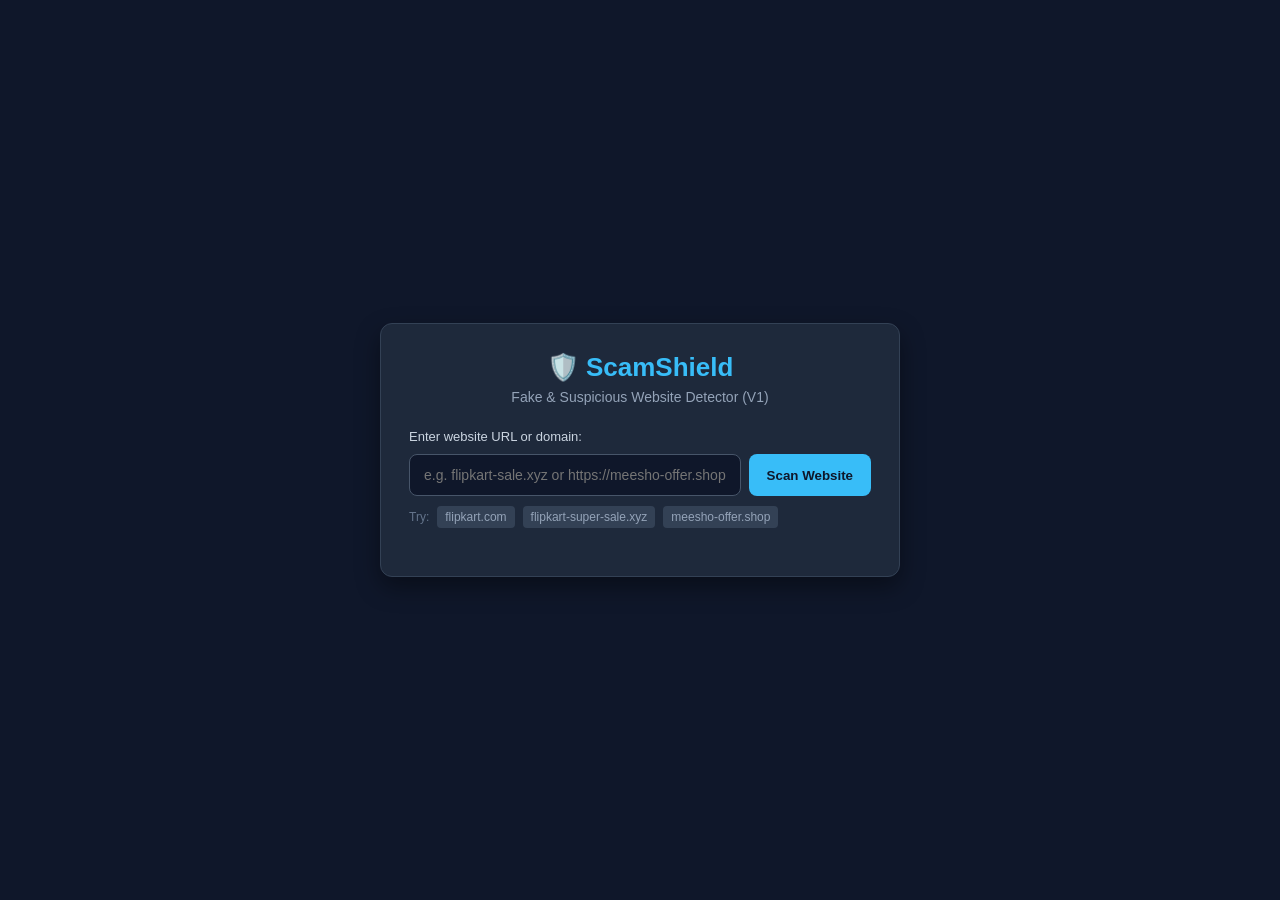
==== index.html @ d62130dd "Add files via upload" ====
<!DOCTYPE html>
<html lang="en">
<head>
  <meta charset="UTF-8" />
  <meta name="viewport" content="width=device-width, initial-scale=1.0" />
  <title>ScamShield — Web Scanner</title>
  <link rel="stylesheet" href="style.css" />
</head>
<body>
  <div class="container">
    <header>
      <h1>🛡️ ScamShield</h1>
      <p class="subtitle">Fake & Suspicious Website Detector (V1)</p>
    </header>

    <main>
      <div class="input-section">
        <label for="url-input">Enter website URL or domain:</label>
        <div class="input-group">
          <input 
            type="text" 
            id="url-input" 
            placeholder="e.g. flipkart-sale.xyz or https://meesho-offer.shop" 
            autocomplete="off"
          />
          <button id="scan-btn">Scan Website</button>
        </div>
        
        <div class="quick-examples">
          <span>Try:</span>
          <button class="chip" data-url="flipkart.com">flipkart.com</button>
          <button class="chip" data-url="flipkart-super-sale.xyz">flipkart-super-sale.xyz</button>
          <button class="chip" data-url="meesho-offer.shop">meesho-offer.shop</button>
        </div>
      </div>

      <div id="result-card" class="result-card hidden">
        <div class="domain-header">
          <span class="label">Analyzed Domain:</span>
          <h2 id="domain-display">-</h2>
        </div>

        <div id="risk-badge" class="risk-badge">
          <span id="risk-level">-</span>
        </div>

        <div class="score-container">
          <span class="score-label">Risk Score:</span>
          <span id="risk-score" class="score-value">0</span><span class="score-max">/100</span>
        </div>

        <div class="reasons-box">
          <h3>Detected Signals:</h3>
          <ul id="reasons-list"></ul>
        </div>
      </div>
    </main>
  </div>

  <script src="app.js"></script>
</body>
</html>
---- style.css ----
* {
  box-sizing: border-box;
  margin: 0;
  padding: 0;
  font-family: -apple-system, BlinkMacSystemFont, "Segoe UI", Roboto, sans-serif;
}

body {
  background-color: #0f172a;
  color: #f8fafc;
  min-height: 100vh;
  display: flex;
  justify-content: center;
  align-items: center;
  padding: 20px;
}

.container {
  width: 100%;
  max-width: 520px;
  background-color: #1e293b;
  border: 1px solid #334155;
  border-radius: 12px;
  padding: 28px;
  box-shadow: 0 10px 25px rgba(0, 0, 0, 0.4);
}

header {
  text-align: center;
  margin-bottom: 24px;
}

h1 {
  font-size: 26px;
  color: #38bdf8;
  margin-bottom: 6px;
}

.subtitle {
  font-size: 14px;
  color: #94a3b8;
}

.input-section {
  display: flex;
  flex-direction: column;
  gap: 10px;
  margin-bottom: 20px;
}

label {
  font-size: 13px;
  color: #cbd5e1;
  font-weight: 500;
}

.input-group {
  display: flex;
  gap: 8px;
}

input[type="text"] {
  flex: 1;
  background-color: #0f172a;
  border: 1px solid #475569;
  color: #f8fafc;
  padding: 12px 14px;
  border-radius: 8px;
  font-size: 14px;
  outline: none;
}

input[type="text"]:focus {
  border-color: #38bdf8;
}

button#scan-btn {
  background-color: #38bdf8;
  color: #0f172a;
  border: none;
  font-weight: 600;
  padding: 12px 18px;
  border-radius: 8px;
  cursor: pointer;
  transition: opacity 0.2s;
}

button#scan-btn:hover {
  opacity: 0.9;
}

.quick-examples {
  display: flex;
  align-items: center;
  gap: 8px;
  flex-wrap: wrap;
  font-size: 12px;
  color: #64748b;
}

.chip {
  background: #334155;
  color: #94a3b8;
  border: none;
  padding: 4px 8px;
  border-radius: 4px;
  cursor: pointer;
  font-size: 12px;
}

.chip:hover {
  background: #475569;
  color: #f8fafc;
}

.result-card {
  margin-top: 15px;
  background-color: #0f172a;
  border: 1px solid #334155;
  border-radius: 10px;
  padding: 20px;
}

.hidden {
  display: none;
}

.label {
  font-size: 11px;
  text-transform: uppercase;
  letter-spacing: 0.5px;
  color: #64748b;
}

#domain-display {
  font-size: 18px;
  color: #38bdf8;
  word-break: break-all;
  margin-top: 4px;
}

.risk-badge {
  text-align: center;
  padding: 10px;
  border-radius: 6px;
  font-weight: bold;
  font-size: 16px;
  margin: 16px 0;
}

.risk-low { background-color: #15803d; color: #f0fdf4; }
.risk-med { background-color: #a16207; color: #fefce8; }
.risk-high { background-color: #b91c1c; color: #fef2f2; }

.score-container {
  text-align: center;
  margin-bottom: 16px;
  font-size: 15px;
}

.score-value {
  font-size: 22px;
  font-weight: bold;
}

.score-max {
  color: #64748b;
  font-size: 14px;
}

.reasons-box h3 {
  font-size: 13px;
  text-transform: uppercase;
  color: #94a3b8;
  margin-bottom: 8px;
}

ul {
  padding-left: 20px;
  font-size: 14px;
  color: #cbd5e1;
}

li {
  margin-bottom: 6px;
}
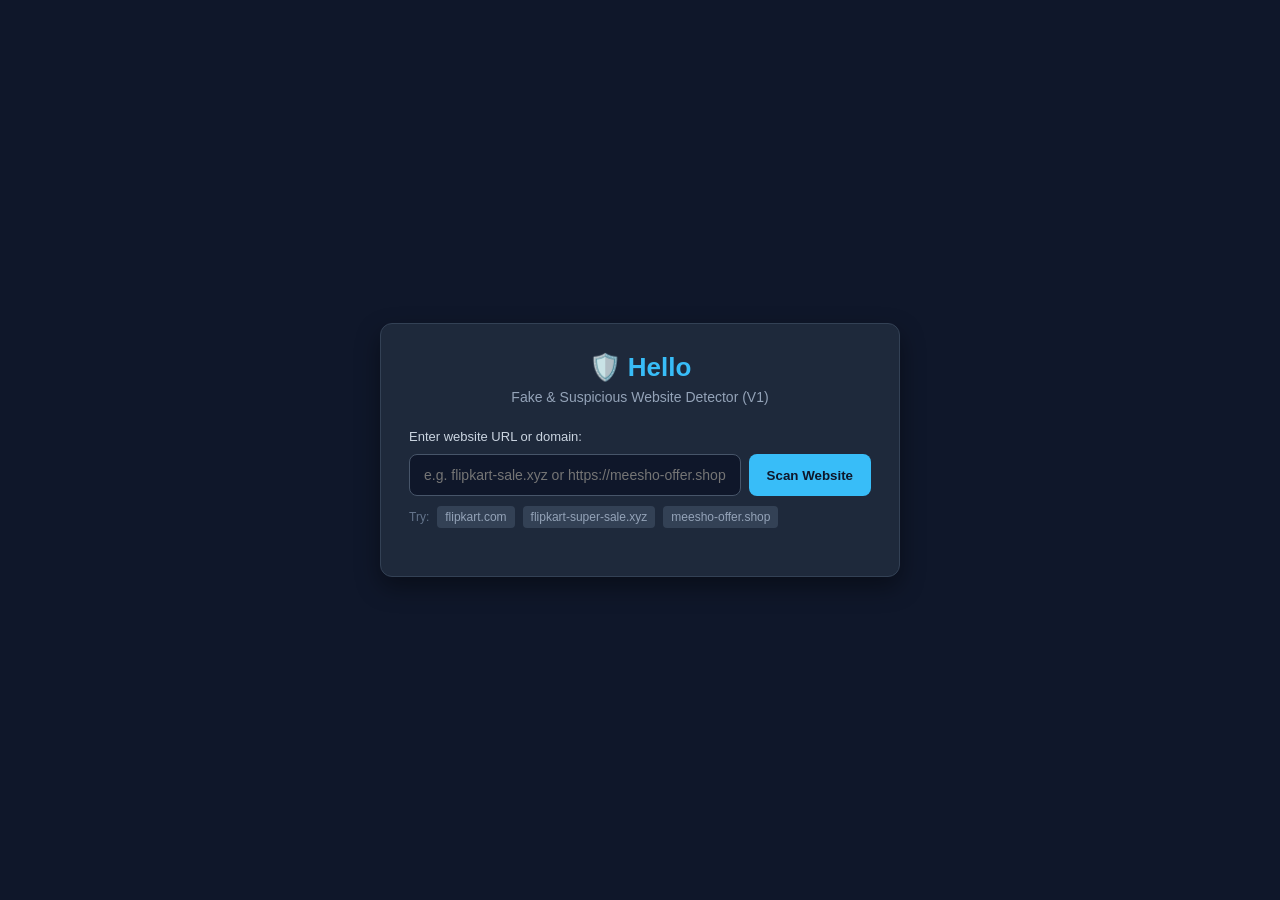
==== commit 99eb5369: "test1" ====
--- a/index.html
+++ b/index.html
@@ -1,62 +1,62 @@
-<!DOCTYPE html>
-<html lang="en">
-<head>
-  <meta charset="UTF-8" />
-  <meta name="viewport" content="width=device-width, initial-scale=1.0" />
-  <title>ScamShield — Web Scanner</title>
-  <link rel="stylesheet" href="style.css" />
-</head>
-<body>
-  <div class="container">
-    <header>
-      <h1>🛡️ ScamShield</h1>
-      <p class="subtitle">Fake & Suspicious Website Detector (V1)</p>
-    </header>
-
-    <main>
-      <div class="input-section">
-        <label for="url-input">Enter website URL or domain:</label>
-        <div class="input-group">
-          <input 
-            type="text" 
-            id="url-input" 
-            placeholder="e.g. flipkart-sale.xyz or https://meesho-offer.shop" 
-            autocomplete="off"
-          />
-          <button id="scan-btn">Scan Website</button>
-        </div>
-        
-        <div class="quick-examples">
-          <span>Try:</span>
-          <button class="chip" data-url="flipkart.com">flipkart.com</button>
-          <button class="chip" data-url="flipkart-super-sale.xyz">flipkart-super-sale.xyz</button>
-          <button class="chip" data-url="meesho-offer.shop">meesho-offer.shop</button>
-        </div>
-      </div>
-
-      <div id="result-card" class="result-card hidden">
-        <div class="domain-header">
-          <span class="label">Analyzed Domain:</span>
-          <h2 id="domain-display">-</h2>
-        </div>
-
-        <div id="risk-badge" class="risk-badge">
-          <span id="risk-level">-</span>
-        </div>
-
-        <div class="score-container">
-          <span class="score-label">Risk Score:</span>
-          <span id="risk-score" class="score-value">0</span><span class="score-max">/100</span>
-        </div>
-
-        <div class="reasons-box">
-          <h3>Detected Signals:</h3>
-          <ul id="reasons-list"></ul>
-        </div>
-      </div>
-    </main>
-  </div>
-
-  <script src="app.js"></script>
-</body>
+<!DOCTYPE html>
+<html lang="en">
+<head>
+  <meta charset="UTF-8" />
+  <meta name="viewport" content="width=device-width, initial-scale=1.0" />
+  <title>ScamShield — Web Scanner</title>
+  <link rel="stylesheet" href="style.css" />
+</head>
+<body>
+  <div class="container">
+    <header>
+      <h1>🛡️ Hello </h1>
+      <p class="subtitle">Fake & Suspicious Website Detector (V1)</p>
+    </header>
+
+    <main>
+      <div class="input-section">
+        <label for="url-input">Enter website URL or domain:</label>
+        <div class="input-group">
+          <input 
+            type="text" 
+            id="url-input" 
+            placeholder="e.g. flipkart-sale.xyz or https://meesho-offer.shop" 
+            autocomplete="off"
+          />
+          <button id="scan-btn">Scan Website</button>
+        </div>
+        
+        <div class="quick-examples">
+          <span>Try:</span>
+          <button class="chip" data-url="flipkart.com">flipkart.com</button>
+          <button class="chip" data-url="flipkart-super-sale.xyz">flipkart-super-sale.xyz</button>
+          <button class="chip" data-url="meesho-offer.shop">meesho-offer.shop</button>
+        </div>
+      </div>
+
+      <div id="result-card" class="result-card hidden">
+        <div class="domain-header">
+          <span class="label">Analyzed Domain:</span>
+          <h2 id="domain-display">-</h2>
+        </div>
+
+        <div id="risk-badge" class="risk-badge">
+          <span id="risk-level">-</span>
+        </div>
+
+        <div class="score-container">
+          <span class="score-label">Risk Score:</span>
+          <span id="risk-score" class="score-value">0</span><span class="score-max">/100</span>
+        </div>
+
+        <div class="reasons-box">
+          <h3>Detected Signals:</h3>
+          <ul id="reasons-list"></ul>
+        </div>
+      </div>
+    </main>
+  </div>
+
+  <script src="app.js"></script>
+</body>
 </html>
--- a/style.css
+++ b/style.css
@@ -1,186 +1,186 @@
-* {
-  box-sizing: border-box;
-  margin: 0;
-  padding: 0;
-  font-family: -apple-system, BlinkMacSystemFont, "Segoe UI", Roboto, sans-serif;
-}
-
-body {
-  background-color: #0f172a;
-  color: #f8fafc;
-  min-height: 100vh;
-  display: flex;
-  justify-content: center;
-  align-items: center;
-  padding: 20px;
-}
-
-.container {
-  width: 100%;
-  max-width: 520px;
-  background-color: #1e293b;
-  border: 1px solid #334155;
-  border-radius: 12px;
-  padding: 28px;
-  box-shadow: 0 10px 25px rgba(0, 0, 0, 0.4);
-}
-
-header {
-  text-align: center;
-  margin-bottom: 24px;
-}
-
-h1 {
-  font-size: 26px;
-  color: #38bdf8;
-  margin-bottom: 6px;
-}
-
-.subtitle {
-  font-size: 14px;
-  color: #94a3b8;
-}
-
-.input-section {
-  display: flex;
-  flex-direction: column;
-  gap: 10px;
-  margin-bottom: 20px;
-}
-
-label {
-  font-size: 13px;
-  color: #cbd5e1;
-  font-weight: 500;
-}
-
-.input-group {
-  display: flex;
-  gap: 8px;
-}
-
-input[type="text"] {
-  flex: 1;
-  background-color: #0f172a;
-  border: 1px solid #475569;
-  color: #f8fafc;
-  padding: 12px 14px;
-  border-radius: 8px;
-  font-size: 14px;
-  outline: none;
-}
-
-input[type="text"]:focus {
-  border-color: #38bdf8;
-}
-
-button#scan-btn {
-  background-color: #38bdf8;
-  color: #0f172a;
-  border: none;
-  font-weight: 600;
-  padding: 12px 18px;
-  border-radius: 8px;
-  cursor: pointer;
-  transition: opacity 0.2s;
-}
-
-button#scan-btn:hover {
-  opacity: 0.9;
-}
-
-.quick-examples {
-  display: flex;
-  align-items: center;
-  gap: 8px;
-  flex-wrap: wrap;
-  font-size: 12px;
-  color: #64748b;
-}
-
-.chip {
-  background: #334155;
-  color: #94a3b8;
-  border: none;
-  padding: 4px 8px;
-  border-radius: 4px;
-  cursor: pointer;
-  font-size: 12px;
-}
-
-.chip:hover {
-  background: #475569;
-  color: #f8fafc;
-}
-
-.result-card {
-  margin-top: 15px;
-  background-color: #0f172a;
-  border: 1px solid #334155;
-  border-radius: 10px;
-  padding: 20px;
-}
-
-.hidden {
-  display: none;
-}
-
-.label {
-  font-size: 11px;
-  text-transform: uppercase;
-  letter-spacing: 0.5px;
-  color: #64748b;
-}
-
-#domain-display {
-  font-size: 18px;
-  color: #38bdf8;
-  word-break: break-all;
-  margin-top: 4px;
-}
-
-.risk-badge {
-  text-align: center;
-  padding: 10px;
-  border-radius: 6px;
-  font-weight: bold;
-  font-size: 16px;
-  margin: 16px 0;
-}
-
-.risk-low { background-color: #15803d; color: #f0fdf4; }
-.risk-med { background-color: #a16207; color: #fefce8; }
-.risk-high { background-color: #b91c1c; color: #fef2f2; }
-
-.score-container {
-  text-align: center;
-  margin-bottom: 16px;
-  font-size: 15px;
-}
-
-.score-value {
-  font-size: 22px;
-  font-weight: bold;
-}
-
-.score-max {
-  color: #64748b;
-  font-size: 14px;
-}
-
-.reasons-box h3 {
-  font-size: 13px;
-  text-transform: uppercase;
-  color: #94a3b8;
-  margin-bottom: 8px;
-}
-
-ul {
-  padding-left: 20px;
-  font-size: 14px;
-  color: #cbd5e1;
-}
-
-li {
-  margin-bottom: 6px;
+* {
+  box-sizing: border-box;
+  margin: 0;
+  padding: 0;
+  font-family: -apple-system, BlinkMacSystemFont, "Segoe UI", Roboto, sans-serif;
+}
+
+body {
+  background-color: #0f172a;
+  color: #f8fafc;
+  min-height: 100vh;
+  display: flex;
+  justify-content: center;
+  align-items: center;
+  padding: 20px;
+}
+
+.container {
+  width: 100%;
+  max-width: 520px;
+  background-color: #1e293b;
+  border: 1px solid #334155;
+  border-radius: 12px;
+  padding: 28px;
+  box-shadow: 0 10px 25px rgba(0, 0, 0, 0.4);
+}
+
+header {
+  text-align: center;
+  margin-bottom: 24px;
+}
+
+h1 {
+  font-size: 26px;
+  color: #38bdf8;
+  margin-bottom: 6px;
+}
+
+.subtitle {
+  font-size: 14px;
+  color: #94a3b8;
+}
+
+.input-section {
+  display: flex;
+  flex-direction: column;
+  gap: 10px;
+  margin-bottom: 20px;
+}
+
+label {
+  font-size: 13px;
+  color: #cbd5e1;
+  font-weight: 500;
+}
+
+.input-group {
+  display: flex;
+  gap: 8px;
+}
+
+input[type="text"] {
+  flex: 1;
+  background-color: #0f172a;
+  border: 1px solid #475569;
+  color: #f8fafc;
+  padding: 12px 14px;
+  border-radius: 8px;
+  font-size: 14px;
+  outline: none;
+}
+
+input[type="text"]:focus {
+  border-color: #38bdf8;
+}
+
+button#scan-btn {
+  background-color: #38bdf8;
+  color: #0f172a;
+  border: none;
+  font-weight: 600;
+  padding: 12px 18px;
+  border-radius: 8px;
+  cursor: pointer;
+  transition: opacity 0.2s;
+}
+
+button#scan-btn:hover {
+  opacity: 0.9;
+}
+
+.quick-examples {
+  display: flex;
+  align-items: center;
+  gap: 8px;
+  flex-wrap: wrap;
+  font-size: 12px;
+  color: #64748b;
+}
+
+.chip {
+  background: #334155;
+  color: #94a3b8;
+  border: none;
+  padding: 4px 8px;
+  border-radius: 4px;
+  cursor: pointer;
+  font-size: 12px;
+}
+
+.chip:hover {
+  background: #475569;
+  color: #f8fafc;
+}
+
+.result-card {
+  margin-top: 15px;
+  background-color: #0f172a;
+  border: 1px solid #334155;
+  border-radius: 10px;
+  padding: 20px;
+}
+
+.hidden {
+  display: none;
+}
+
+.label {
+  font-size: 11px;
+  text-transform: uppercase;
+  letter-spacing: 0.5px;
+  color: #64748b;
+}
+
+#domain-display {
+  font-size: 18px;
+  color: #38bdf8;
+  word-break: break-all;
+  margin-top: 4px;
+}
+
+.risk-badge {
+  text-align: center;
+  padding: 10px;
+  border-radius: 6px;
+  font-weight: bold;
+  font-size: 16px;
+  margin: 16px 0;
+}
+
+.risk-low { background-color: #15803d; color: #f0fdf4; }
+.risk-med { background-color: #a16207; color: #fefce8; }
+.risk-high { background-color: #b91c1c; color: #fef2f2; }
+
+.score-container {
+  text-align: center;
+  margin-bottom: 16px;
+  font-size: 15px;
+}
+
+.score-value {
+  font-size: 22px;
+  font-weight: bold;
+}
+
+.score-max {
+  color: #64748b;
+  font-size: 14px;
+}
+
+.reasons-box h3 {
+  font-size: 13px;
+  text-transform: uppercase;
+  color: #94a3b8;
+  margin-bottom: 8px;
+}
+
+ul {
+  padding-left: 20px;
+  font-size: 14px;
+  color: #cbd5e1;
+}
+
+li {
+  margin-bottom: 6px;
 }
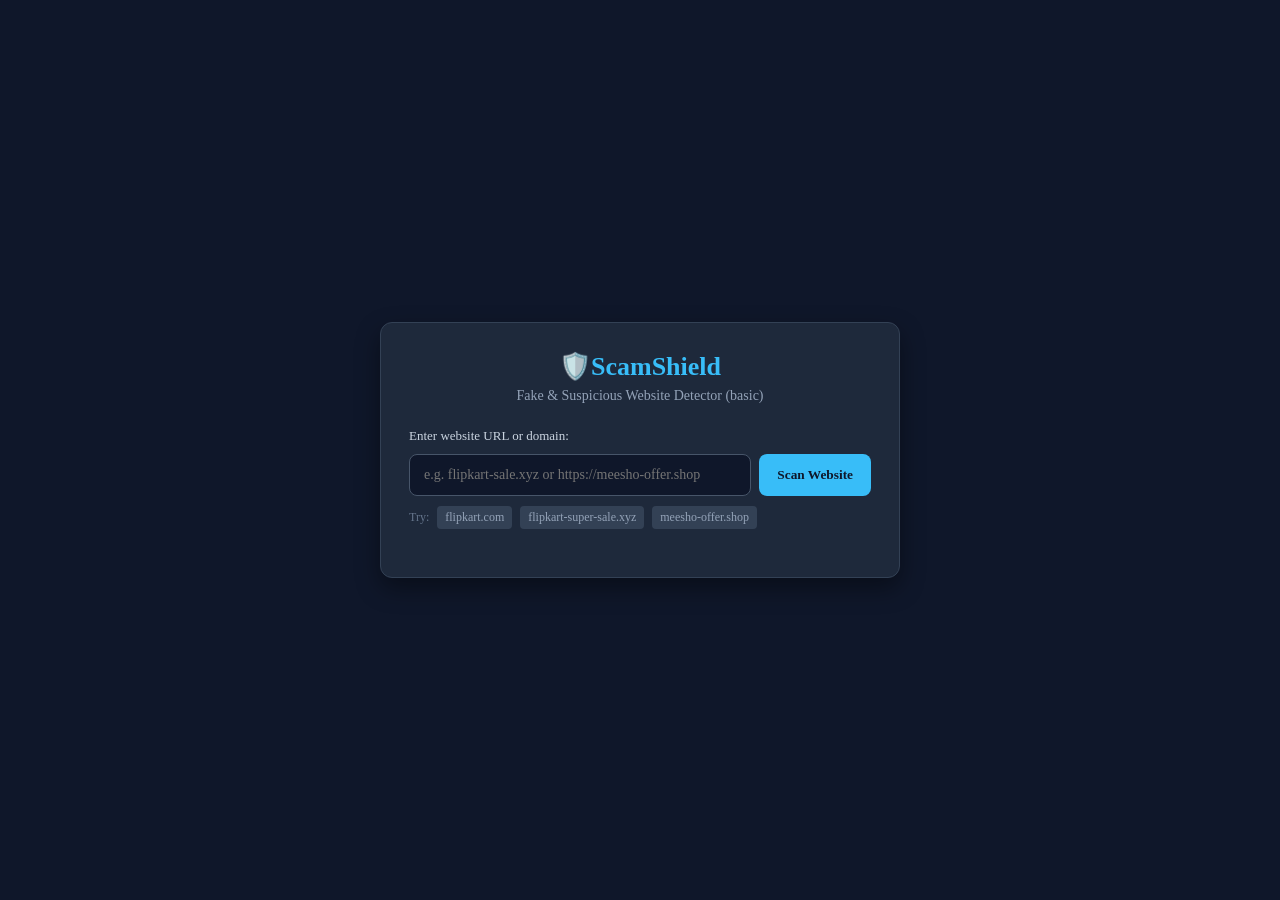
==== commit f68e12e9: "Fonts-Changed" ====
--- a/index.html
+++ b/index.html
@@ -9,8 +9,8 @@
 <body>
   <div class="container">
     <header>
-      <h1>🛡️ Hello </h1>
-      <p class="subtitle">Fake & Suspicious Website Detector (V1)</p>
+      <h1>🛡️ScamShield </h1>
+      <p class="subtitle">Fake & Suspicious Website Detector (basic)</p>
     </header>
 
     <main>
--- a/style.css
+++ b/style.css
@@ -2,7 +2,9 @@
   box-sizing: border-box;
   margin: 0;
   padding: 0;
-  font-family: -apple-system, BlinkMacSystemFont, "Segoe UI", Roboto, sans-serif;
+  font-family: Inter;
+  /* font-family: Inter; */
+  /* font-family:Roboto; */
 }
 
 body {
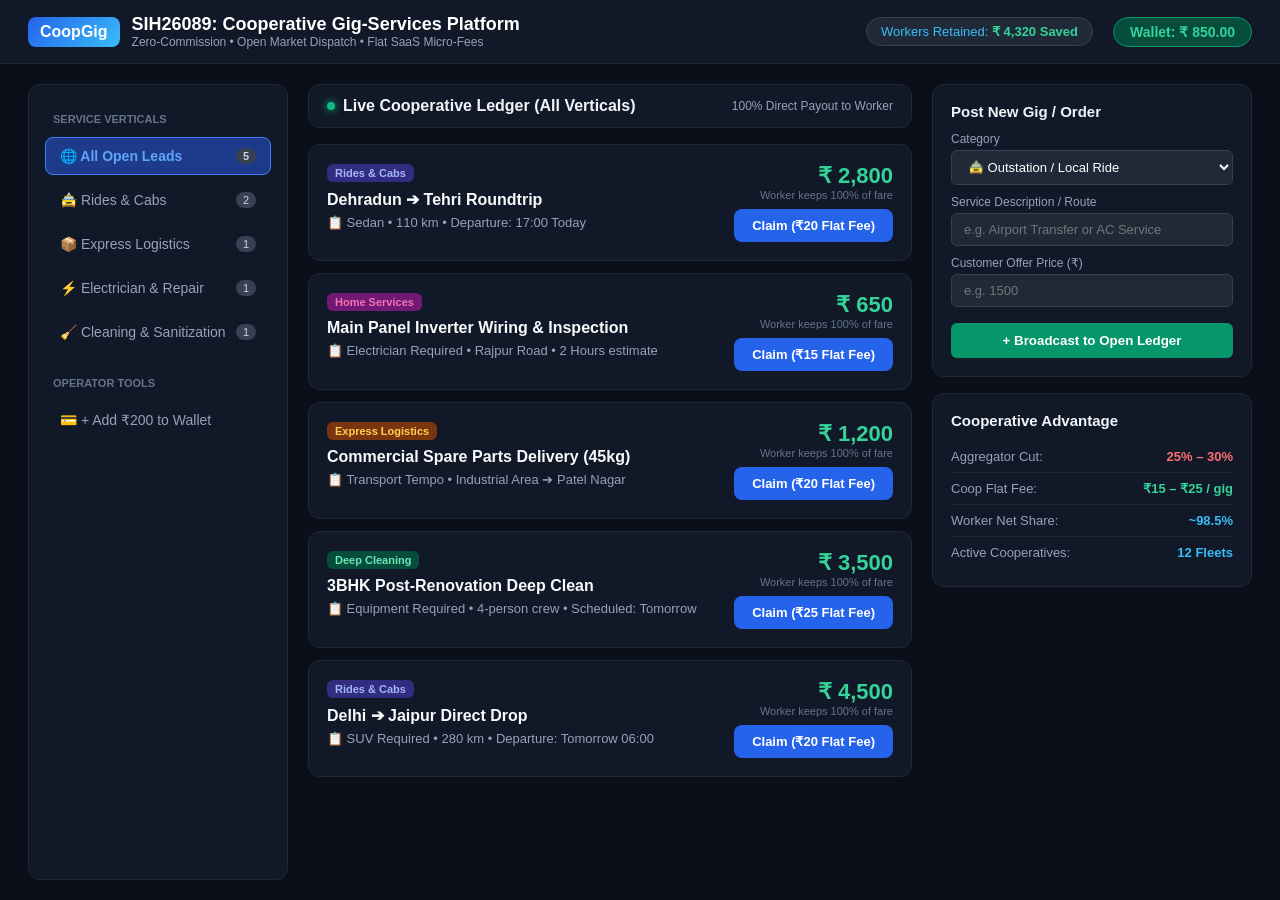
==== commit fc55381b: "newProjectAdded" ====
--- a/index.html
+++ b/index.html
@@ -1,62 +1,130 @@
 <!DOCTYPE html>
 <html lang="en">
 <head>
-  <meta charset="UTF-8" />
-  <meta name="viewport" content="width=device-width, initial-scale=1.0" />
-  <title>ScamShield — Web Scanner</title>
-  <link rel="stylesheet" href="style.css" />
+    <meta charset="UTF-8">
+    <meta name="viewport" content="width=device-width, initial-scale=1.0">
+    <title>CoopGig — Open Gig-Services Cooperative Platform</title>
+    <link rel="stylesheet" href="style.css">
+    
 </head>
 <body>
-  <div class="container">
+
+    <!-- Header -->
     <header>
-      <h1>🛡️ScamShield </h1>
-      <p class="subtitle">Fake & Suspicious Website Detector (basic)</p>
+        <div class="logo-area">
+            <div class="logo-badge">CoopGig</div>
+            <div class="title-text">
+                <h1>SIH26089: Cooperative Gig-Services Platform</h1>
+                <p>Zero-Commission • Open Market Dispatch • Flat SaaS Micro-Fees</p>
+            </div>
+        </div>
+        <div class="header-stats">
+            <div class="stat-chip">Workers Retained: <b style="color: #34d399;" id="savings-counter">₹ 4,320 Saved</b></div>
+            <div class="wallet-pill" id="wallet-pill">Wallet: ₹ 850.00</div>
+        </div>
     </header>
 
-    <main>
-      <div class="input-section">
-        <label for="url-input">Enter website URL or domain:</label>
-        <div class="input-group">
-          <input 
-            type="text" 
-            id="url-input" 
-            placeholder="e.g. flipkart-sale.xyz or https://meesho-offer.shop" 
-            autocomplete="off"
-          />
-          <button id="scan-btn">Scan Website</button>
-        </div>
+    <!-- Main Workspace -->
+    <div class="container">
         
-        <div class="quick-examples">
-          <span>Try:</span>
-          <button class="chip" data-url="flipkart.com">flipkart.com</button>
-          <button class="chip" data-url="flipkart-super-sale.xyz">flipkart-super-sale.xyz</button>
-          <button class="chip" data-url="meesho-offer.shop">meesho-offer.shop</button>
-        </div>
-      </div>
+        <!-- Sidebar Navigation -->
+        <aside class="sidebar">
+            <div class="nav-label">Service Verticals</div>
+            <button class="cat-btn active" onclick="filterCategory('all', this)">
+                <span>🌐 All Open Leads</span>
+                <span class="cat-count" id="count-all">5</span>
+            </button>
+            <button class="cat-btn" onclick="filterCategory('transport', this)">
+                <span>🚖 Rides & Cabs</span>
+                <span class="cat-count" id="count-transport">2</span>
+            </button>
+            <button class="cat-btn" onclick="filterCategory('delivery', this)">
+                <span>📦 Express Logistics</span>
+                <span class="cat-count" id="count-delivery">1</span>
+            </button>
+            <button class="cat-btn" onclick="filterCategory('home', this)">
+                <span>⚡ Electrician & Repair</span>
+                <span class="cat-count" id="count-home">1</span>
+            </button>
+            <button class="cat-btn" onclick="filterCategory('cleaning', this)">
+                <span>🧹 Cleaning & Sanitization</span>
+                <span class="cat-count" id="count-cleaning">1</span>
+            </button>
 
-      <div id="result-card" class="result-card hidden">
-        <div class="domain-header">
-          <span class="label">Analyzed Domain:</span>
-          <h2 id="domain-display">-</h2>
+            <div class="nav-label" style="margin-top: 20px;">Operator Tools</div>
+            <button class="cat-btn" onclick="rechargeWallet()"><span>💳 + Add ₹200 to Wallet</span></button>
+        </aside>
+
+        <!-- Center Feed -->
+        <main class="main-stage">
+            <div class="filter-bar">
+                <div class="filter-title">
+                    <div class="live-dot"></div>
+                    <span id="current-category-label">Live Cooperative Ledger (All Verticals)</span>
+                </div>
+                <span style="font-size: 12px; color: #94a3b8;">100% Direct Payout to Worker</span>
+            </div>
+
+            <div class="cards-grid" id="jobs-container">
+                <!-- Dynamically populated via JS -->
+            </div>
+        </main>
+
+        <!-- Right Action Panels -->
+        <div class="right-panel">
+            
+            <!-- Quick Post Job (Rider/Customer Perspective) -->
+            <div class="panel-box">
+                <div class="panel-title">Post New Gig / Order</div>
+                <div class="form-group">
+                    <label>Category</label>
+                    <select id="new-cat">
+                        <option value="transport">🚖 Outstation / Local Ride</option>
+                        <option value="delivery">📦 Parcel / Goods Delivery</option>
+                        <option value="home">⚡ Home Electrician / Plumber</option>
+                        <option value="cleaning">🧹 House / Office Cleaning</option>
+                    </select>
+                </div>
+                <div class="form-group">
+                    <label>Service Description / Route</label>
+                    <input type="text" id="new-title" placeholder="e.g. Airport Transfer or AC Service">
+                </div>
+                <div class="form-group">
+                    <label>Customer Offer Price (₹)</label>
+                    <input type="number" id="new-price" placeholder="e.g. 1500">
+                </div>
+                <button class="post-btn" onclick="postJob()">+ Broadcast to Open Ledger</button>
+            </div>
+
+            <!-- Platform Unit Economics -->
+            <div class="panel-box">
+                <div class="panel-title">Cooperative Advantage</div>
+                <div class="metric-item">
+                    <span style="color: #94a3b8;">Aggregator Cut:</span>
+                    <span style="color: #f87171; font-weight: bold;">25% – 30%</span>
+                </div>
+                <div class="metric-item">
+                    <span style="color: #94a3b8;">Coop Flat Fee:</span>
+                    <span style="color: #34d399; font-weight: bold;">₹15 – ₹25 / gig</span>
+                </div>
+                <div class="metric-item">
+                    <span style="color: #94a3b8;">Worker Net Share:</span>
+                    <span class="metric-val">~98.5%</span>
+                </div>
+                <div class="metric-item">
+                    <span style="color: #94a3b8;">Active Cooperatives:</span>
+                    <span class="metric-val">12 Fleets</span>
+                </div>
+            </div>
+
         </div>
 
-        <div id="risk-badge" class="risk-badge">
-          <span id="risk-level">-</span>
-        </div>
+    </div>
 
-        <div class="score-container">
-          <span class="score-label">Risk Score:</span>
-          <span id="risk-score" class="score-value">0</span><span class="score-max">/100</span>
-        </div>
+    <div id="toast"></div>
 
-        <div class="reasons-box">
-          <h3>Detected Signals:</h3>
-          <ul id="reasons-list"></ul>
-        </div>
-      </div>
-    </main>
-  </div>
+   <script src="app.js"></script> 
+</body>
+</html>
 
-  <script src="app.js"></script>
-</body>
-</html>+
--- a/style.css
+++ b/style.css
@@ -1,188 +1,69 @@
-* {
-  box-sizing: border-box;
-  margin: 0;
-  padding: 0;
-  font-family: Inter;
-  /* font-family: Inter; */
-  /* font-family:Roboto; */
-}
 
-body {
-  background-color: #0f172a;
-  color: #f8fafc;
-  min-height: 100vh;
-  display: flex;
-  justify-content: center;
-  align-items: center;
-  padding: 20px;
-}
+        * { box-sizing: border-box; margin: 0; padding: 0; font-family: -apple-system, BlinkMacSystemFont, "Segoe UI", Roboto, sans-serif; }
+        body { background: #0b0f19; color: #f1f5f9; min-height: 100vh; display: flex; flex-direction: column; }
 
-.container {
-  width: 100%;
-  max-width: 520px;
-  background-color: #1e293b;
-  border: 1px solid #334155;
-  border-radius: 12px;
-  padding: 28px;
-  box-shadow: 0 10px 25px rgba(0, 0, 0, 0.4);
-}
+        /* Top Header */
+        header { background: #111827; border-bottom: 1px solid #1f2937; padding: 14px 28px; display: flex; justify-content: space-between; align-items: center; }
+        .logo-area { display: flex; align-items: center; gap: 12px; }
+        .logo-badge { background: linear-gradient(135deg, #2563eb, #38bdf8); color: #fff; font-weight: 800; font-size: 16px; padding: 6px 12px; border-radius: 8px; }
+        .title-text h1 { font-size: 18px; font-weight: 700; color: #fff; }
+        .title-text p { font-size: 12px; color: #94a3b8; }
 
-header {
-  text-align: center;
-  margin-bottom: 24px;
-}
+        .header-stats { display: flex; gap: 20px; align-items: center; }
+        .stat-chip { background: #1f2937; padding: 6px 14px; border-radius: 20px; font-size: 13px; color: #38bdf8; border: 1px solid #374151; }
+        .wallet-pill { background: #064e3b; border: 1px solid #059669; color: #34d399; font-weight: 600; padding: 6px 16px; border-radius: 20px; font-size: 14px; }
 
-h1 {
-  font-size: 26px;
-  color: #38bdf8;
-  margin-bottom: 6px;
-}
+        /* Main Layout */
+        .container { flex: 1; display: grid; grid-template-columns: 260px 1fr 320px; gap: 20px; padding: 20px 28px; max-width: 1600px; margin: 0 auto; width: 100%; }
 
-.subtitle {
-  font-size: 14px;
-  color: #94a3b8;
-}
+        /* Left Navigation & Category Filter */
+        .sidebar { background: #111827; border: 1px solid #1f2937; border-radius: 12px; padding: 16px; display: flex; flex-direction: column; gap: 6px; }
+        .nav-label { font-size: 11px; text-transform: uppercase; color: #64748b; font-weight: 700; margin: 12px 0 6px 8px; }
+        .cat-btn { display: flex; align-items: center; gap: 10px; width: 100%; text-align: left; padding: 10px 14px; border-radius: 8px; border: 1px solid transparent; background: transparent; color: #94a3b8; font-size: 14px; cursor: pointer; transition: all 0.2s; }
+        .cat-btn:hover { background: #1f2937; color: #f1f5f9; }
+        .cat-btn.active { background: #1e3a8a; border-color: #3b82f6; color: #60a5fa; font-weight: 600; }
+        .cat-count { margin-left: auto; background: #374151; padding: 2px 7px; border-radius: 10px; font-size: 11px; color: #cbd5e1; }
 
-.input-section {
-  display: flex;
-  flex-direction: column;
-  gap: 10px;
-  margin-bottom: 20px;
-}
+        /* Center: The Live Ledger */
+        .main-stage { display: flex; flex-direction: column; gap: 16px; }
+        .filter-bar { background: #111827; border: 1px solid #1f2937; border-radius: 12px; padding: 12px 18px; display: flex; justify-content: space-between; align-items: center; }
+        .filter-title { font-size: 16px; font-weight: 600; display: flex; align-items: center; gap: 8px; }
+        .live-dot { width: 8px; height: 8px; background: #10b981; border-radius: 50%; box-shadow: 0 0 8px #10b981; }
 
-label {
-  font-size: 13px;
-  color: #cbd5e1;
-  font-weight: 500;
-}
+        .cards-grid { display: flex; flex-direction: column; gap: 12px; overflow-y: auto; max-height: calc(100vh - 210px); }
+        .job-card { background: #111827; border: 1px solid #1f2937; border-radius: 12px; padding: 18px; display: grid; grid-template-columns: 1fr auto; gap: 16px; transition: border-color 0.2s; }
+        .job-card:hover { border-color: #3b82f6; }
+        
+        .badge { display: inline-block; font-size: 11px; font-weight: 600; padding: 3px 8px; border-radius: 6px; margin-bottom: 8px; }
+        .badge-transport { background: #312e81; color: #a5b4fc; }
+        .badge-home { background: #701a75; color: #f472b6; }
+        .badge-cleaning { background: #064e3b; color: #6ee7b7; }
+        .badge-delivery { background: #78350f; color: #fcd34d; }
 
-.input-group {
-  display: flex;
-  gap: 8px;
-}
+        .job-title { font-size: 16px; font-weight: 700; color: #f8fafc; margin-bottom: 4px; }
+        .job-details { font-size: 13px; color: #94a3b8; display: flex; gap: 16px; flex-wrap: wrap; margin-top: 6px; }
+        .job-details span { display: flex; align-items: center; gap: 4px; }
 
-input[type="text"] {
-  flex: 1;
-  background-color: #0f172a;
-  border: 1px solid #475569;
-  color: #f8fafc;
-  padding: 12px 14px;
-  border-radius: 8px;
-  font-size: 14px;
-  outline: none;
-}
+        .action-pane { text-align: right; display: flex; flex-direction: column; justify-content: space-between; align-items: flex-end; }
+        .job-price { font-size: 22px; font-weight: 800; color: #34d399; }
+        .job-sub { font-size: 11px; color: #64748b; margin-bottom: 8px; }
+        .claim-btn { background: #2563eb; color: #fff; border: none; padding: 9px 18px; border-radius: 8px; font-size: 13px; font-weight: 600; cursor: pointer; transition: 0.2s; }
+        .claim-btn:hover { background: #1d4ed8; }
 
-input[type="text"]:focus {
-  border-color: #38bdf8;
-}
+        /* Right Panel: Post Job & Cooperative Metrics */
+        .right-panel { display: flex; flex-direction: column; gap: 16px; }
+        .panel-box { background: #111827; border: 1px solid #1f2937; border-radius: 12px; padding: 18px; }
+        .panel-title { font-size: 15px; font-weight: 700; margin-bottom: 12px; color: #f1f5f9; }
 
-button#scan-btn {
-  background-color: #38bdf8;
-  color: #0f172a;
-  border: none;
-  font-weight: 600;
-  padding: 12px 18px;
-  border-radius: 8px;
-  cursor: pointer;
-  transition: opacity 0.2s;
-}
+        .form-group { margin-bottom: 10px; }
+        .form-group label { display: block; font-size: 12px; color: #94a3b8; margin-bottom: 4px; }
+        .form-group select, .form-group input { width: 100%; background: #1f2937; border: 1px solid #374151; padding: 8px 12px; border-radius: 6px; color: #fff; font-size: 13px; outline: none; }
+        .post-btn { width: 100%; background: #059669; border: none; color: white; padding: 10px; border-radius: 6px; font-weight: 600; cursor: pointer; margin-top: 6px; transition: 0.2s; }
+        .post-btn:hover { background: #047857; }
 
-button#scan-btn:hover {
-  opacity: 0.9;
-}
+        .metric-item { display: flex; justify-content: space-between; padding: 8px 0; border-bottom: 1px solid #1f2937; font-size: 13px; }
+        .metric-item:last-child { border-bottom: none; }
+        .metric-val { font-weight: 700; color: #38bdf8; }
 
-.quick-examples {
-  display: flex;
-  align-items: center;
-  gap: 8px;
-  flex-wrap: wrap;
-  font-size: 12px;
-  color: #64748b;
-}
-
-.chip {
-  background: #334155;
-  color: #94a3b8;
-  border: none;
-  padding: 4px 8px;
-  border-radius: 4px;
-  cursor: pointer;
-  font-size: 12px;
-}
-
-.chip:hover {
-  background: #475569;
-  color: #f8fafc;
-}
-
-.result-card {
-  margin-top: 15px;
-  background-color: #0f172a;
-  border: 1px solid #334155;
-  border-radius: 10px;
-  padding: 20px;
-}
-
-.hidden {
-  display: none;
-}
-
-.label {
-  font-size: 11px;
-  text-transform: uppercase;
-  letter-spacing: 0.5px;
-  color: #64748b;
-}
-
-#domain-display {
-  font-size: 18px;
-  color: #38bdf8;
-  word-break: break-all;
-  margin-top: 4px;
-}
-
-.risk-badge {
-  text-align: center;
-  padding: 10px;
-  border-radius: 6px;
-  font-weight: bold;
-  font-size: 16px;
-  margin: 16px 0;
-}
-
-.risk-low { background-color: #15803d; color: #f0fdf4; }
-.risk-med { background-color: #a16207; color: #fefce8; }
-.risk-high { background-color: #b91c1c; color: #fef2f2; }
-
-.score-container {
-  text-align: center;
-  margin-bottom: 16px;
-  font-size: 15px;
-}
-
-.score-value {
-  font-size: 22px;
-  font-weight: bold;
-}
-
-.score-max {
-  color: #64748b;
-  font-size: 14px;
-}
-
-.reasons-box h3 {
-  font-size: 13px;
-  text-transform: uppercase;
-  color: #94a3b8;
-  margin-bottom: 8px;
-}
-
-ul {
-  padding-left: 20px;
-  font-size: 14px;
-  color: #cbd5e1;
-}
-
-li {
-  margin-bottom: 6px;
-}+        /* Toast */
+        #toast { display: none; position: fixed; bottom: 24px; right: 24px; background: #059669; color: #fff; padding: 12px 20px; border-radius: 8px; font-size: 14px; font-weight: 500; box-shadow: 0 10px 25px rgba(0,0,0,0.5); z-index: 100; }
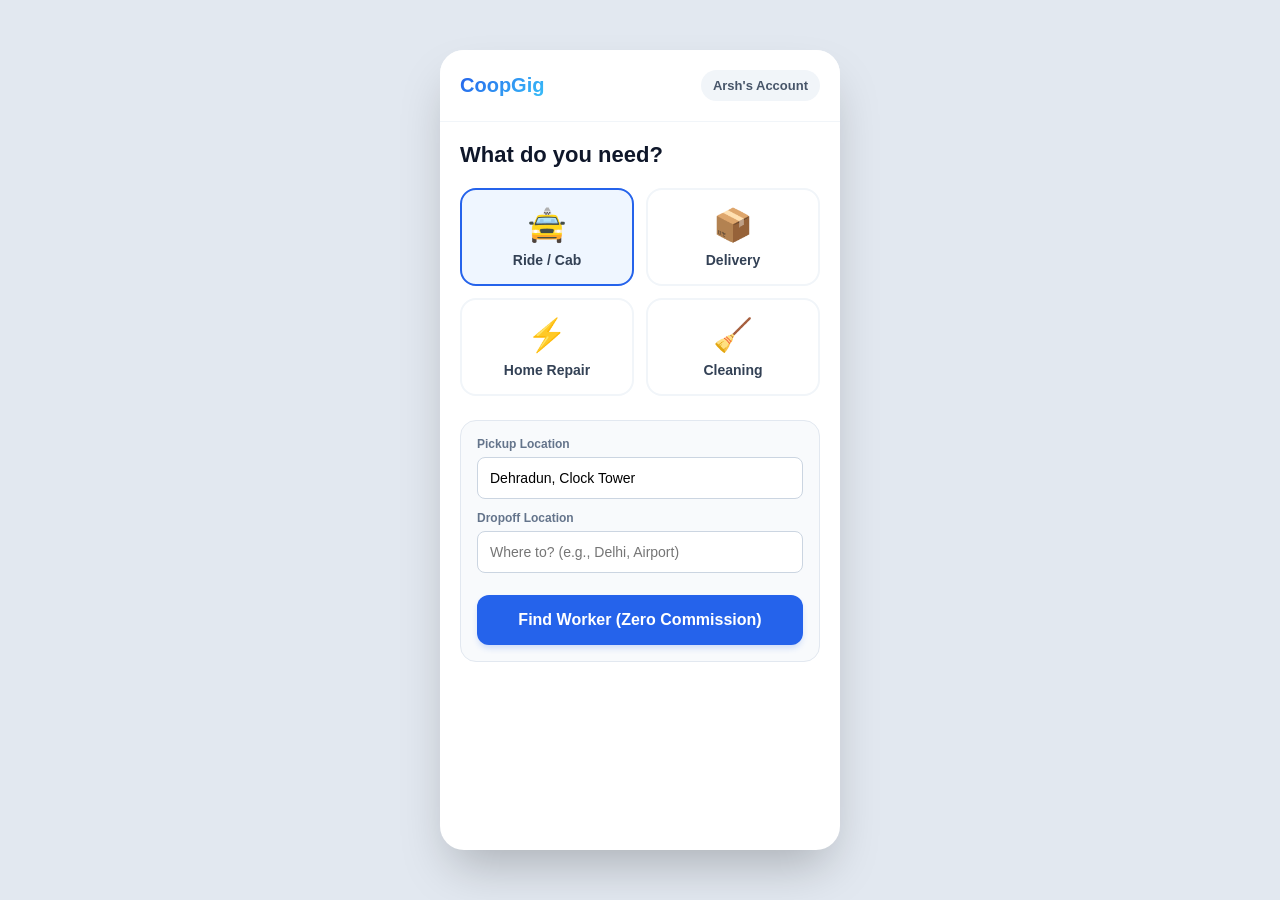
==== commit 76163795: "customerPortalUpdated" ====
--- a/index.html
+++ b/index.html
@@ -3,128 +3,99 @@
 <head>
     <meta charset="UTF-8">
     <meta name="viewport" content="width=device-width, initial-scale=1.0">
-    <title>CoopGig — Open Gig-Services Cooperative Platform</title>
+    <title>CoopGig - Customer App</title>
     <link rel="stylesheet" href="style.css">
-    
 </head>
 <body>
 
-    <!-- Header -->
-    <header>
-        <div class="logo-area">
-            <div class="logo-badge">CoopGig</div>
-            <div class="title-text">
-                <h1>SIH26089: Cooperative Gig-Services Platform</h1>
-                <p>Zero-Commission • Open Market Dispatch • Flat SaaS Micro-Fees</p>
-            </div>
-        </div>
-        <div class="header-stats">
-            <div class="stat-chip">Workers Retained: <b style="color: #34d399;" id="savings-counter">₹ 4,320 Saved</b></div>
-            <div class="wallet-pill" id="wallet-pill">Wallet: ₹ 850.00</div>
-        </div>
-    </header>
+    <div class="app-container">
+        
+        <header>
+            <div class="logo">CoopGig</div>
+            <button class="profile-btn">Arsh's Account</button>
+        </header>
 
-    <!-- Main Workspace -->
-    <div class="container">
-        
-        <!-- Sidebar Navigation -->
-        <aside class="sidebar">
-            <div class="nav-label">Service Verticals</div>
-            <button class="cat-btn active" onclick="filterCategory('all', this)">
-                <span>🌐 All Open Leads</span>
-                <span class="cat-count" id="count-all">5</span>
-            </button>
-            <button class="cat-btn" onclick="filterCategory('transport', this)">
-                <span>🚖 Rides & Cabs</span>
-                <span class="cat-count" id="count-transport">2</span>
-            </button>
-            <button class="cat-btn" onclick="filterCategory('delivery', this)">
-                <span>📦 Express Logistics</span>
-                <span class="cat-count" id="count-delivery">1</span>
-            </button>
-            <button class="cat-btn" onclick="filterCategory('home', this)">
-                <span>⚡ Electrician & Repair</span>
-                <span class="cat-count" id="count-home">1</span>
-            </button>
-            <button class="cat-btn" onclick="filterCategory('cleaning', this)">
-                <span>🧹 Cleaning & Sanitization</span>
-                <span class="cat-count" id="count-cleaning">1</span>
-            </button>
-
-            <div class="nav-label" style="margin-top: 20px;">Operator Tools</div>
-            <button class="cat-btn" onclick="rechargeWallet()"><span>💳 + Add ₹200 to Wallet</span></button>
-        </aside>
-
-        <!-- Center Feed -->
-        <main class="main-stage">
-            <div class="filter-bar">
-                <div class="filter-title">
-                    <div class="live-dot"></div>
-                    <span id="current-category-label">Live Cooperative Ledger (All Verticals)</span>
+        <div class="content" id="main-view">
+            <h1>What do you need?</h1>
+            
+            <div class="service-grid">
+                <div class="service-card active" onclick="selectService('ride', this)">
+                    <div class="service-icon">🚖</div>
+                    <div class="service-name">Ride / Cab</div>
                 </div>
-                <span style="font-size: 12px; color: #94a3b8;">100% Direct Payout to Worker</span>
-            </div>
-
-            <div class="cards-grid" id="jobs-container">
-                <!-- Dynamically populated via JS -->
-            </div>
-        </main>
-
-        <!-- Right Action Panels -->
-        <div class="right-panel">
-            
-            <!-- Quick Post Job (Rider/Customer Perspective) -->
-            <div class="panel-box">
-                <div class="panel-title">Post New Gig / Order</div>
-                <div class="form-group">
-                    <label>Category</label>
-                    <select id="new-cat">
-                        <option value="transport">🚖 Outstation / Local Ride</option>
-                        <option value="delivery">📦 Parcel / Goods Delivery</option>
-                        <option value="home">⚡ Home Electrician / Plumber</option>
-                        <option value="cleaning">🧹 House / Office Cleaning</option>
-                    </select>
+                <div class="service-card" onclick="selectService('delivery', this)">
+                    <div class="service-icon">📦</div>
+                    <div class="service-name">Delivery</div>
                 </div>
-                <div class="form-group">
-                    <label>Service Description / Route</label>
-                    <input type="text" id="new-title" placeholder="e.g. Airport Transfer or AC Service">
+                <div class="service-card" onclick="selectService('home', this)">
+                    <div class="service-icon">⚡</div>
+                    <div class="service-name">Home Repair</div>
                 </div>
-                <div class="form-group">
-                    <label>Customer Offer Price (₹)</label>
-                    <input type="number" id="new-price" placeholder="e.g. 1500">
-                </div>
-                <button class="post-btn" onclick="postJob()">+ Broadcast to Open Ledger</button>
-            </div>
-
-            <!-- Platform Unit Economics -->
-            <div class="panel-box">
-                <div class="panel-title">Cooperative Advantage</div>
-                <div class="metric-item">
-                    <span style="color: #94a3b8;">Aggregator Cut:</span>
-                    <span style="color: #f87171; font-weight: bold;">25% – 30%</span>
-                </div>
-                <div class="metric-item">
-                    <span style="color: #94a3b8;">Coop Flat Fee:</span>
-                    <span style="color: #34d399; font-weight: bold;">₹15 – ₹25 / gig</span>
-                </div>
-                <div class="metric-item">
-                    <span style="color: #94a3b8;">Worker Net Share:</span>
-                    <span class="metric-val">~98.5%</span>
-                </div>
-                <div class="metric-item">
-                    <span style="color: #94a3b8;">Active Cooperatives:</span>
-                    <span class="metric-val">12 Fleets</span>
+                <div class="service-card" onclick="selectService('clean', this)">
+                    <div class="service-icon">🧹</div>
+                    <div class="service-name">Cleaning</div>
                 </div>
             </div>
 
+            <div class="booking-form">
+                <div id="dynamic-inputs">
+                    <!-- Default for Ride -->
+                    <div class="input-group">
+                        <label>Pickup Location</label>
+                        <input type="text" value="Dehradun, Clock Tower">
+                    </div>
+                    <div class="input-group">
+                        <label>Dropoff Location</label>
+                        <input type="text" placeholder="Where to? (e.g., Delhi, Airport)">
+                    </div>
+                </div>
+                
+                <button class="book-btn" onclick="requestService()">Find Worker (Zero Commission)</button>
+            </div>
+        </div>
+
+        <!-- Searching Overlay -->
+        <div class="overlay" id="search-view">
+            <div class="spinner" id="spinner"></div>
+            <h2 style="color: #0f172a; margin-bottom: 8px;" id="status-text">Broadcasting to Open Ledger...</h2>
+            <p style="color: #64748b; font-size: 14px; text-align: center;">Directly connecting you to independent cooperatives.</p>
+
+            <!-- Success Match Card -->
+            <div class="match-card" id="match-card">
+                <div class="worker-info">
+                    <div class="avatar">👨🏽‍✈️</div>
+                    <div>
+                        <div class="w-name" id="worker-name">Rahul Sharma (Independent Fleet)</div>
+                        <div class="w-rating">⭐ 4.9 (120 jobs) • 3 mins away</div>
+                    </div>
+                </div>
+
+                <!-- The Fair Fare Receipt -->
+                <div class="receipt">
+                    <div class="r-title">Cooperative Fair Fare</div>
+                    <div class="r-row">
+                        <span>Direct to Worker:</span>
+                        <span id="worker-cut">₹ 1,480</span>
+                    </div>
+                    <div class="r-row">
+                        <span>Platform Tech Fee:</span>
+                        <span>₹ 20</span>
+                    </div>
+                    <div class="r-row total">
+                        <span>You Pay:</span>
+                        <span id="total-pay">₹ 1,500</span>
+                    </div>
+                </div>
+
+                <div class="compare-text">Standard App Est: <strike>₹ 1,950</strike> (You save ₹ 450)</div>
+
+                <button class="book-btn" style="margin-bottom: 10px;" onclick="resetApp()">Pay & Confirm Job</button>
+                <button class="cancel-btn" onclick="resetApp()">Cancel Request</button>
+            </div>
         </div>
 
     </div>
 
-    <div id="toast"></div>
-
-   <script src="app.js"></script> 
+    <script src="app.js"></script>
 </body>
-</html>
-
-
+</html>
--- a/style.css
+++ b/style.css
@@ -1,69 +1,57 @@
+* { box-sizing: border-box; margin: 0; padding: 0; font-family: -apple-system, BlinkMacSystemFont, "Segoe UI", Roboto, sans-serif; }
+body { background: #e2e8f0; display: flex; justify-content: center; align-items: center; min-height: 100vh; }
 
-        * { box-sizing: border-box; margin: 0; padding: 0; font-family: -apple-system, BlinkMacSystemFont, "Segoe UI", Roboto, sans-serif; }
-        body { background: #0b0f19; color: #f1f5f9; min-height: 100vh; display: flex; flex-direction: column; }
+/* Mobile Device Container */
+.app-container { width: 100%; max-width: 400px; height: 100vh; max-height: 800px; background: #ffffff; position: relative; overflow: hidden; display: flex; flex-direction: column; box-shadow: 0 25px 50px -12px rgba(0, 0, 0, 0.25); }
+@media (min-width: 450px) { .app-container { border-radius: 24px; height: 90vh; } }
 
-        /* Top Header */
-        header { background: #111827; border-bottom: 1px solid #1f2937; padding: 14px 28px; display: flex; justify-content: space-between; align-items: center; }
-        .logo-area { display: flex; align-items: center; gap: 12px; }
-        .logo-badge { background: linear-gradient(135deg, #2563eb, #38bdf8); color: #fff; font-weight: 800; font-size: 16px; padding: 6px 12px; border-radius: 8px; }
-        .title-text h1 { font-size: 18px; font-weight: 700; color: #fff; }
-        .title-text p { font-size: 12px; color: #94a3b8; }
+/* Header */
+header { padding: 20px; background: #ffffff; border-bottom: 1px solid #f1f5f9; display: flex; justify-content: space-between; align-items: center; }
+.logo { font-size: 20px; font-weight: 800; background: linear-gradient(135deg, #2563eb, #38bdf8); -webkit-background-clip: text; -webkit-text-fill-color: transparent; }
+.profile-btn { background: #f1f5f9; border: none; padding: 8px 12px; border-radius: 20px; font-weight: 600; font-size: 13px; color: #475569; }
 
-        .header-stats { display: flex; gap: 20px; align-items: center; }
-        .stat-chip { background: #1f2937; padding: 6px 14px; border-radius: 20px; font-size: 13px; color: #38bdf8; border: 1px solid #374151; }
-        .wallet-pill { background: #064e3b; border: 1px solid #059669; color: #34d399; font-weight: 600; padding: 6px 16px; border-radius: 20px; font-size: 14px; }
+/* Content Area */
+.content { padding: 20px; flex: 1; overflow-y: auto; }
+h1 { font-size: 22px; color: #0f172a; margin-bottom: 20px; }
 
-        /* Main Layout */
-        .container { flex: 1; display: grid; grid-template-columns: 260px 1fr 320px; gap: 20px; padding: 20px 28px; max-width: 1600px; margin: 0 auto; width: 100%; }
+/* Service Grid */
+.service-grid { display: grid; grid-template-columns: 1fr 1fr; gap: 12px; margin-bottom: 24px; }
+.service-card { border: 2px solid #f1f5f9; border-radius: 16px; padding: 16px; text-align: center; cursor: pointer; transition: 0.2s; background: #ffffff; }
+.service-card:hover { border-color: #bfdbfe; }
+.service-card.active { border-color: #2563eb; background: #eff6ff; }
+.service-icon { font-size: 32px; margin-bottom: 8px; }
+.service-name { font-size: 14px; font-weight: 600; color: #334155; }
 
-        /* Left Navigation & Category Filter */
-        .sidebar { background: #111827; border: 1px solid #1f2937; border-radius: 12px; padding: 16px; display: flex; flex-direction: column; gap: 6px; }
-        .nav-label { font-size: 11px; text-transform: uppercase; color: #64748b; font-weight: 700; margin: 12px 0 6px 8px; }
-        .cat-btn { display: flex; align-items: center; gap: 10px; width: 100%; text-align: left; padding: 10px 14px; border-radius: 8px; border: 1px solid transparent; background: transparent; color: #94a3b8; font-size: 14px; cursor: pointer; transition: all 0.2s; }
-        .cat-btn:hover { background: #1f2937; color: #f1f5f9; }
-        .cat-btn.active { background: #1e3a8a; border-color: #3b82f6; color: #60a5fa; font-weight: 600; }
-        .cat-count { margin-left: auto; background: #374151; padding: 2px 7px; border-radius: 10px; font-size: 11px; color: #cbd5e1; }
+/* Booking Form */
+.booking-form { background: #f8fafc; padding: 16px; border-radius: 16px; border: 1px solid #e2e8f0; }
+.input-group { margin-bottom: 12px; }
+.input-group label { display: block; font-size: 12px; font-weight: 600; color: #64748b; margin-bottom: 6px; }
+.input-group input { width: 100%; padding: 12px; border: 1px solid #cbd5e1; border-radius: 8px; font-size: 14px; outline: none; }
+.input-group input:focus { border-color: #2563eb; }
 
-        /* Center: The Live Ledger */
-        .main-stage { display: flex; flex-direction: column; gap: 16px; }
-        .filter-bar { background: #111827; border: 1px solid #1f2937; border-radius: 12px; padding: 12px 18px; display: flex; justify-content: space-between; align-items: center; }
-        .filter-title { font-size: 16px; font-weight: 600; display: flex; align-items: center; gap: 8px; }
-        .live-dot { width: 8px; height: 8px; background: #10b981; border-radius: 50%; box-shadow: 0 0 8px #10b981; }
+/* Action Button */
+.book-btn { width: 100%; background: #2563eb; color: #ffffff; border: none; padding: 16px; border-radius: 12px; font-size: 16px; font-weight: 700; margin-top: 10px; cursor: pointer; box-shadow: 0 4px 6px -1px rgba(37, 99, 235, 0.2); transition: 0.2s; }
+.book-btn:active { transform: scale(0.98); }
 
-        .cards-grid { display: flex; flex-direction: column; gap: 12px; overflow-y: auto; max-height: calc(100vh - 210px); }
-        .job-card { background: #111827; border: 1px solid #1f2937; border-radius: 12px; padding: 18px; display: grid; grid-template-columns: 1fr auto; gap: 16px; transition: border-color 0.2s; }
-        .job-card:hover { border-color: #3b82f6; }
-        
-        .badge { display: inline-block; font-size: 11px; font-weight: 600; padding: 3px 8px; border-radius: 6px; margin-bottom: 8px; }
-        .badge-transport { background: #312e81; color: #a5b4fc; }
-        .badge-home { background: #701a75; color: #f472b6; }
-        .badge-cleaning { background: #064e3b; color: #6ee7b7; }
-        .badge-delivery { background: #78350f; color: #fcd34d; }
+/* Searching / Matching Screen (Overlay) */
+.overlay { position: absolute; top: 0; left: 0; width: 100%; height: 100%; background: #ffffff; display: none; flex-direction: column; justify-content: center; align-items: center; padding: 20px; z-index: 10; }
 
-        .job-title { font-size: 16px; font-weight: 700; color: #f8fafc; margin-bottom: 4px; }
-        .job-details { font-size: 13px; color: #94a3b8; display: flex; gap: 16px; flex-wrap: wrap; margin-top: 6px; }
-        .job-details span { display: flex; align-items: center; gap: 4px; }
+/* Spinner */
+.spinner { border: 4px solid #f3f4f6; border-top: 4px solid #2563eb; border-radius: 50%; width: 40px; height: 40px; animation: spin 1s linear infinite; margin-bottom: 20px; }
+@keyframes spin { 0% { transform: rotate(0deg); } 100% { transform: rotate(360deg); } }
 
-        .action-pane { text-align: right; display: flex; flex-direction: column; justify-content: space-between; align-items: flex-end; }
-        .job-price { font-size: 22px; font-weight: 800; color: #34d399; }
-        .job-sub { font-size: 11px; color: #64748b; margin-bottom: 8px; }
-        .claim-btn { background: #2563eb; color: #fff; border: none; padding: 9px 18px; border-radius: 8px; font-size: 13px; font-weight: 600; cursor: pointer; transition: 0.2s; }
-        .claim-btn:hover { background: #1d4ed8; }
+/* Success Match */
+.match-card { width: 100%; background: #ffffff; border: 1px solid #e2e8f0; border-radius: 16px; padding: 20px; margin-top: 20px; box-shadow: 0 10px 15px -3px rgba(0,0,0,0.1); display: none; }
+.worker-info { display: flex; align-items: center; gap: 12px; margin-bottom: 20px; padding-bottom: 15px; border-bottom: 1px solid #f1f5f9; }
+.avatar { width: 50px; height: 50px; background: #e2e8f0; border-radius: 25px; display: flex; justify-content: center; align-items: center; font-size: 24px; }
+.w-name { font-size: 16px; font-weight: 700; color: #0f172a; }
+.w-rating { font-size: 13px; color: #64748b; }
 
-        /* Right Panel: Post Job & Cooperative Metrics */
-        .right-panel { display: flex; flex-direction: column; gap: 16px; }
-        .panel-box { background: #111827; border: 1px solid #1f2937; border-radius: 12px; padding: 18px; }
-        .panel-title { font-size: 15px; font-weight: 700; margin-bottom: 12px; color: #f1f5f9; }
+/* The Magic Economics Box */
+.receipt { background: #f0fdf4; border: 1px solid #bbf7d0; padding: 16px; border-radius: 12px; margin-bottom: 16px; }
+.r-title { font-size: 12px; font-weight: 700; color: #166534; text-transform: uppercase; margin-bottom: 12px; letter-spacing: 0.5px; }
+.r-row { display: flex; justify-content: space-between; font-size: 14px; margin-bottom: 8px; color: #15803d; }
+.r-row.total { font-weight: 800; font-size: 18px; color: #166534; border-top: 1px dashed #bbf7d0; padding-top: 8px; margin-top: 8px; }
 
-        .form-group { margin-bottom: 10px; }
-        .form-group label { display: block; font-size: 12px; color: #94a3b8; margin-bottom: 4px; }
-        .form-group select, .form-group input { width: 100%; background: #1f2937; border: 1px solid #374151; padding: 8px 12px; border-radius: 6px; color: #fff; font-size: 13px; outline: none; }
-        .post-btn { width: 100%; background: #059669; border: none; color: white; padding: 10px; border-radius: 6px; font-weight: 600; cursor: pointer; margin-top: 6px; transition: 0.2s; }
-        .post-btn:hover { background: #047857; }
-
-        .metric-item { display: flex; justify-content: space-between; padding: 8px 0; border-bottom: 1px solid #1f2937; font-size: 13px; }
-        .metric-item:last-child { border-bottom: none; }
-        .metric-val { font-weight: 700; color: #38bdf8; }
-
-        /* Toast */
-        #toast { display: none; position: fixed; bottom: 24px; right: 24px; background: #059669; color: #fff; padding: 12px 20px; border-radius: 8px; font-size: 14px; font-weight: 500; box-shadow: 0 10px 25px rgba(0,0,0,0.5); z-index: 100; }
+.compare-text { font-size: 12px; color: #64748b; text-align: center; margin-bottom: 20px; }
+.cancel-btn { width: 100%; background: transparent; border: 1px solid #cbd5e1; padding: 12px; border-radius: 8px; font-weight: 600; color: #475569; cursor: pointer; }
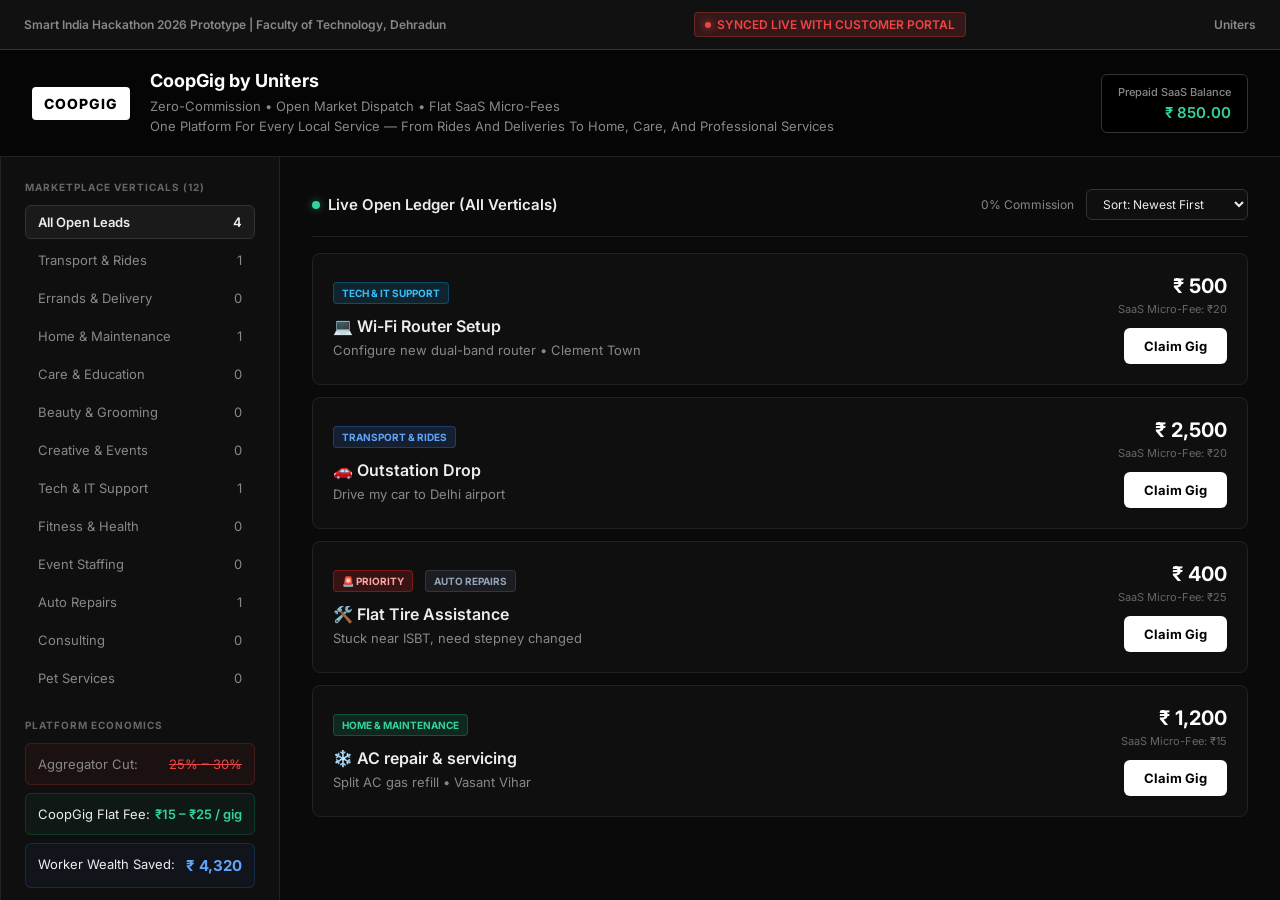
==== commit 0079751a: "NewInterface" ====
--- a/index.html
+++ b/index.html
@@ -3,99 +3,329 @@
 <head>
     <meta charset="UTF-8">
     <meta name="viewport" content="width=device-width, initial-scale=1.0">
-    <title>CoopGig - Customer App</title>
-    <link rel="stylesheet" href="style.css">
+    <meta name="author" content="Uniters">
+    <meta name="description" content="CoopGig - Smart India Hackathon Prototype | Faculty of Technology | Cyber Security">
+    <title>CoopGig | Operator Control Center</title>
+    
+    <style>
+        @import url('https://fonts.googleapis.com/css2?family=Inter:wght@400;500;600;700&display=swap');
+
+        * { box-sizing: border-box; margin: 0; padding: 0; font-family: 'Inter', sans-serif; }
+        body { background: #0a0a0a; color: #ededed; height: 100vh; display: flex; flex-direction: column; overflow: hidden; -webkit-font-smoothing: antialiased; }
+        
+        .demo-header { background: #111; border-bottom: 1px solid #333; padding: 12px 24px; display: flex; justify-content: space-between; align-items: center; font-size: 12px; font-weight: 600; color: #888; }
+        .demo-header .live-badge { background: rgba(239, 68, 68, 0.15); color: #ef4444; padding: 4px 10px; border-radius: 4px; border: 1px solid rgba(239, 68, 68, 0.3); display: flex; align-items: center; gap: 6px; }
+        .demo-header .live-badge::before { content: ''; display: block; width: 6px; height: 6px; background: #ef4444; border-radius: 50%; box-shadow: 0 0 8px #ef4444; animation: pulse 1.5s infinite; }
+        @keyframes pulse { 0% { opacity: 1; } 50% { opacity: 0.4; } 100% { opacity: 1; } }
+
+        /* Recreated Image Header Setup */
+        .desk-header { background: #050505; border-bottom: 1px solid #222; padding: 20px 32px; display: flex; justify-content: space-between; align-items: center; }
+        .logo-area { display: flex; align-items: center; gap: 20px; }
+        .logo-badge { background: #ffffff; color: #000000; font-weight: 800; font-size: 14px; padding: 8px 12px; border-radius: 4px; text-transform: uppercase; letter-spacing: 1px; }
+        .title-text h1 { font-size: 18px; font-weight: 700; color: #ffffff; margin-bottom: 6px; }
+        .title-text p { font-size: 13px; color: #888888; line-height: 1.5; }
+        
+        .wallet-pill { background: #000; border: 1px solid #333; padding: 10px 16px; border-radius: 6px; font-size: 13px; font-weight: 600; display: flex; flex-direction: column; align-items: flex-end; gap: 4px; }
+        .wallet-pill span { color: #34d399; font-size: 15px; }
+
+        .desk-body { flex: 1; display: grid; grid-template-columns: 280px minmax(0, 1fr); overflow: hidden; max-width: 1600px; margin: 0 auto; width: 100%; }
+        
+        .sidebar { background: #0f0f0f; border-right: 1px solid #222; border-left: 1px solid #222; padding: 24px; overflow-y: auto; }
+        .sidebar::-webkit-scrollbar { width: 6px; }
+        .sidebar::-webkit-scrollbar-thumb { background: #333; border-radius: 4px; }
+        
+        .nav-label { font-size: 10px; text-transform: uppercase; color: #666; font-weight: 700; letter-spacing: 1px; margin-bottom: 12px; margin-top: 24px; }
+        .nav-label:first-child { margin-top: 0; }
+        
+        .cat-btn { display: flex; justify-content: space-between; width: 100%; text-align: left; padding: 8px 12px; border-radius: 6px; border: 1px solid transparent; background: transparent; color: #888; font-size: 13px; cursor: pointer; margin-bottom: 4px; transition: 0.2s; }
+        .cat-btn:hover { background: #1a1a1a; color: #ededed; }
+        .cat-btn.active { background: #1a1a1a; border-color: #333; color: #ededed; font-weight: 600; }
+        
+        .metric-card { padding: 12px; border-radius: 6px; margin-bottom: 8px; font-size: 13px; display: flex; justify-content: space-between; }
+        .metric-card.aggregator { background: rgba(239, 68, 68, 0.05); border: 1px solid rgba(239, 68, 68, 0.2); color: #888; }
+        .metric-card.aggregator .val { color: #ef4444; text-decoration: line-through; }
+        .metric-card.coopgig { background: rgba(16, 185, 129, 0.05); border: 1px solid rgba(16, 185, 129, 0.2); color: #ededed; }
+        .metric-card.coopgig .val { color: #34d399; font-weight: 600; }
+        .metric-card.saved { background: rgba(59, 130, 246, 0.05); border: 1px solid rgba(59, 130, 246, 0.2); color: #ededed; margin-bottom: 24px; }
+        .metric-card.saved .val { color: #60a5fa; font-weight: 700; font-size: 15px; }
+
+        .main-stage { padding: 32px; overflow-y: auto; position: relative; }
+        
+        .active-job-panel { background: rgba(59, 130, 246, 0.1); border: 1px solid rgba(59, 130, 246, 0.3); border-radius: 8px; padding: 20px; margin-bottom: 24px; display: none; align-items: center; justify-content: space-between; }
+        .active-job-panel.show { display: flex; }
+        .aj-title { font-size: 18px; font-weight: 600; color: #60a5fa; margin-bottom: 4px; }
+        .aj-details { font-size: 13px; color: #a0aec0; }
+        .btn-complete { background: #3b82f6; color: #fff; padding: 12px 24px; border-radius: 6px; border: none; font-weight: 600; font-size: 14px; cursor: pointer; }
+        .btn-complete:hover { background: #2563eb; }
+
+        .filter-bar { display: flex; justify-content: space-between; border-bottom: 1px solid #222; padding-bottom: 16px; margin-bottom: 16px; align-items: center; }
+        .filter-title { font-size: 15px; font-weight: 600; display: flex; align-items: center; gap: 8px; }
+        .live-dot { width: 8px; height: 8px; background: #34d399; border-radius: 50%; box-shadow: 0 0 8px rgba(52, 211, 153, 0.5); }
+        
+        .sort-dropdown { background: #0f0f0f; border: 1px solid #333; color: #ededed; padding: 6px 12px; border-radius: 6px; font-size: 12px; outline: none; }
+
+        .job-card { background: #0f0f0f; border: 1px solid #222; border-radius: 8px; padding: 20px; display: flex; justify-content: space-between; align-items: center; margin-bottom: 12px; transition: 0.2s; }
+        .job-card:hover { border-color: #444; background: #111; transform: translateY(-1px); }
+        
+        .badge { display: inline-block; font-size: 10px; font-weight: 700; text-transform: uppercase; padding: 4px 8px; border-radius: 4px; margin-bottom: 12px; margin-right: 8px;}
+        .badge-transport { background: rgba(59, 130, 246, 0.15); color: #60a5fa; border: 1px solid rgba(59, 130, 246, 0.3); }
+        .badge-delivery { background: rgba(245, 158, 11, 0.15); color: #fbbf24; border: 1px solid rgba(245, 158, 11, 0.3); }
+        .badge-home { background: rgba(16, 185, 129, 0.15); color: #34d399; border: 1px solid rgba(16, 185, 129, 0.3); }
+        .badge-care { background: rgba(236, 72, 153, 0.15); color: #f472b6; border: 1px solid rgba(236, 72, 153, 0.3); }
+        .badge-beauty { background: rgba(168, 85, 247, 0.15); color: #c084fc; border: 1px solid rgba(168, 85, 247, 0.3); }
+        .badge-creative { background: rgba(239, 68, 68, 0.15); color: #f87171; border: 1px solid rgba(239, 68, 68, 0.3); }
+        .badge-tech { background: rgba(14, 165, 233, 0.15); color: #38bdf8; border: 1px solid rgba(14, 165, 233, 0.3); }
+        .badge-fitness { background: rgba(34, 197, 94, 0.15); color: #4ade80; border: 1px solid rgba(34, 197, 94, 0.3); }
+        .badge-events { background: rgba(249, 115, 22, 0.15); color: #fb923c; border: 1px solid rgba(249, 115, 22, 0.3); }
+        .badge-auto { background: rgba(100, 116, 139, 0.15); color: #94a3b8; border: 1px solid rgba(100, 116, 139, 0.3); }
+        .badge-consult { background: rgba(139, 92, 246, 0.15); color: #a78bfa; border: 1px solid rgba(139, 92, 246, 0.3); }
+        .badge-pets { background: rgba(217, 70, 239, 0.15); color: #e879f9; border: 1px solid rgba(217, 70, 239, 0.3); }
+        
+        .urgent-badge { background: rgba(220, 38, 38, 0.2); color: #fca5a5; border: 1px solid rgba(220, 38, 38, 0.4); }
+
+        .job-title { font-size: 16px; font-weight: 600; margin-bottom: 6px; }
+        .job-details { font-size: 13px; color: #888; }
+        
+        .action-pane { text-align: right; display: flex; flex-direction: column; align-items: flex-end; }
+        .job-price { font-size: 20px; font-weight: 700; margin-bottom: 4px; color: #fff; }
+        .job-sub { font-size: 11px; color: #666; margin-bottom: 12px; }
+        .claim-btn { background: #ffffff; color: #000000; border: none; padding: 10px 20px; border-radius: 6px; font-size: 13px; font-weight: 700; cursor: pointer; transition: 0.2s; }
+        .claim-btn:hover { background: #34d399; color: #000; }
+        
+        @keyframes highlightNew { 0% { box-shadow: 0 0 0 0 rgba(52, 211, 153, 0.7); border-color: #34d399; } 70% { box-shadow: 0 0 0 10px rgba(52, 211, 153, 0); } 100% { box-shadow: 0 0 0 0 rgba(52, 211, 153, 0); } }
+        .job-new { animation: highlightNew 2s ease-out; border-color: #34d399; }
+    </style>
 </head>
 <body>
 
-    <div class="app-container">
-        
-        <header>
-            <div class="logo">CoopGig</div>
-            <button class="profile-btn">Arsh's Account</button>
-        </header>
-
-        <div class="content" id="main-view">
-            <h1>What do you need?</h1>
-            
-            <div class="service-grid">
-                <div class="service-card active" onclick="selectService('ride', this)">
-                    <div class="service-icon">🚖</div>
-                    <div class="service-name">Ride / Cab</div>
+    <div class="demo-header">
+        <div>Smart India Hackathon 2026 Prototype | Faculty of Technology, Dehradun</div>
+        <div class="live-badge">SYNCED LIVE WITH CUSTOMER PORTAL</div>
+        <div>Uniters</div>
+    </div>
+
+    <div class="desk-header">
+        <div class="logo-area">
+            <div class="logo-badge">COOPGIG</div>
+            <div class="title-text">
+                <h1>CoopGig by Uniters</h1>
+                <p>Zero-Commission • Open Market Dispatch • Flat SaaS Micro-Fees<br>
+                One Platform For Every Local Service — From Rides And Deliveries To Home, Care, And Professional Services</p>
+            </div>
+        </div>
+        <div class="wallet-pill">
+            <div style="font-size: 11px; color: #888; font-weight: 500;">Prepaid SaaS Balance</div>
+            <span id="wallet-bal">₹ 850.00</span>
+        </div>
+    </div>
+
+    <div class="desk-body">
+        <div class="sidebar">
+            <div class="nav-label">Marketplace Verticals (12)</div>
+            <button class="cat-btn active" onclick="filterLedger('all', this)"><span>All Open Leads</span> <span id="count-all">0</span></button>
+            <button class="cat-btn" onclick="filterLedger('transport', this)"><span>Transport & Rides</span> <span id="count-transport">0</span></button>
+            <button class="cat-btn" onclick="filterLedger('delivery', this)"><span>Errands & Delivery</span> <span id="count-delivery">0</span></button>
+            <button class="cat-btn" onclick="filterLedger('home', this)"><span>Home & Maintenance</span> <span id="count-home">0</span></button>
+            <button class="cat-btn" onclick="filterLedger('care', this)"><span>Care & Education</span> <span id="count-care">0</span></button>
+            <button class="cat-btn" onclick="filterLedger('beauty', this)"><span>Beauty & Grooming</span> <span id="count-beauty">0</span></button>
+            <button class="cat-btn" onclick="filterLedger('creative', this)"><span>Creative & Events</span> <span id="count-creative">0</span></button>
+            <button class="cat-btn" onclick="filterLedger('tech', this)"><span>Tech & IT Support</span> <span id="count-tech">0</span></button>
+            <button class="cat-btn" onclick="filterLedger('fitness', this)"><span>Fitness & Health</span> <span id="count-fitness">0</span></button>
+            <button class="cat-btn" onclick="filterLedger('events', this)"><span>Event Staffing</span> <span id="count-events">0</span></button>
+            <button class="cat-btn" onclick="filterLedger('auto', this)"><span>Auto Repairs</span> <span id="count-auto">0</span></button>
+            <button class="cat-btn" onclick="filterLedger('consult', this)"><span>Consulting</span> <span id="count-consult">0</span></button>
+            <button class="cat-btn" onclick="filterLedger('pets', this)"><span>Pet Services</span> <span id="count-pets">0</span></button>
+            
+            <div class="nav-label">Platform Economics</div>
+            <div class="metric-card aggregator"><span>Aggregator Cut:</span><span class="val">25% – 30%</span></div>
+            <div class="metric-card coopgig"><span>CoopGig Flat Fee:</span><span class="val">₹15 – ₹25 / gig</span></div>
+            <div class="metric-card saved"><span>Worker Wealth Saved:</span><span class="val" id="total-saved">₹ 4,320</span></div>
+        </div>
+
+        <div class="main-stage">
+            <div class="active-job-panel" id="active-panel">
+                <div>
+                    <div class="badge badge-delivery" style="margin-bottom: 8px;" id="aj-badge">ACTIVE GIG</div>
+                    <div class="aj-title" id="aj-title">Task Title</div>
+                    <div class="aj-details" id="aj-details">Details • ₹ Price</div>
                 </div>
-                <div class="service-card" onclick="selectService('delivery', this)">
-                    <div class="service-icon">📦</div>
-                    <div class="service-name">Delivery</div>
-                </div>
-                <div class="service-card" onclick="selectService('home', this)">
-                    <div class="service-icon">⚡</div>
-                    <div class="service-name">Home Repair</div>
-                </div>
-                <div class="service-card" onclick="selectService('clean', this)">
-                    <div class="service-icon">🧹</div>
-                    <div class="service-name">Cleaning</div>
+                <button class="btn-complete" onclick="markJobComplete()">Mark Task Completed</button>
+            </div>
+
+            <div class="filter-bar">
+                <div class="filter-title"><div class="live-dot"></div> <span id="ledger-title">Live Open Ledger (All Verticals)</span></div>
+                
+                <div style="display: flex; gap: 12px; align-items: center;">
+                    <span style="font-size: 12px; color: #888;">0% Commission</span>
+                    <select class="sort-dropdown" id="sort-select" onchange="updateLedger()">
+                        <option value="newest">Sort: Newest First</option>
+                        <option value="highest">Sort: Highest Payout</option>
+                    </select>
                 </div>
             </div>
 
-            <div class="booking-form">
-                <div id="dynamic-inputs">
-                    <!-- Default for Ride -->
-                    <div class="input-group">
-                        <label>Pickup Location</label>
-                        <input type="text" value="Dehradun, Clock Tower">
-                    </div>
-                    <div class="input-group">
-                        <label>Dropoff Location</label>
-                        <input type="text" placeholder="Where to? (e.g., Delhi, Airport)">
-                    </div>
-                </div>
-                
-                <button class="book-btn" onclick="requestService()">Find Worker (Zero Commission)</button>
+            <div id="ledger-container">
+                <!-- Ledger cards populated by JS -->
             </div>
         </div>
-
-        <!-- Searching Overlay -->
-        <div class="overlay" id="search-view">
-            <div class="spinner" id="spinner"></div>
-            <h2 style="color: #0f172a; margin-bottom: 8px;" id="status-text">Broadcasting to Open Ledger...</h2>
-            <p style="color: #64748b; font-size: 14px; text-align: center;">Directly connecting you to independent cooperatives.</p>
-
-            <!-- Success Match Card -->
-            <div class="match-card" id="match-card">
-                <div class="worker-info">
-                    <div class="avatar">👨🏽‍✈️</div>
-                    <div>
-                        <div class="w-name" id="worker-name">Rahul Sharma (Independent Fleet)</div>
-                        <div class="w-rating">⭐ 4.9 (120 jobs) • 3 mins away</div>
-                    </div>
-                </div>
-
-                <!-- The Fair Fare Receipt -->
-                <div class="receipt">
-                    <div class="r-title">Cooperative Fair Fare</div>
-                    <div class="r-row">
-                        <span>Direct to Worker:</span>
-                        <span id="worker-cut">₹ 1,480</span>
-                    </div>
-                    <div class="r-row">
-                        <span>Platform Tech Fee:</span>
-                        <span>₹ 20</span>
-                    </div>
-                    <div class="r-row total">
-                        <span>You Pay:</span>
-                        <span id="total-pay">₹ 1,500</span>
-                    </div>
-                </div>
-
-                <div class="compare-text">Standard App Est: <strike>₹ 1,950</strike> (You save ₹ 450)</div>
-
-                <button class="book-btn" style="margin-bottom: 10px;" onclick="resetApp()">Pay & Confirm Job</button>
-                <button class="cancel-btn" onclick="resetApp()">Cancel Request</button>
-            </div>
-        </div>
-
     </div>
 
-    <script src="app.js"></script>
+    <script>
+        const categories = {
+            transport: { id: 'transport', name: 'Transport & Rides', badgeClass: 'badge-transport', fee: 20 },
+            delivery:  { id: 'delivery', name: 'Errands & Delivery', badgeClass: 'badge-delivery', fee: 15 },
+            home:      { id: 'home', name: 'Home & Maintenance', badgeClass: 'badge-home', fee: 15 },
+            care:      { id: 'care', name: 'Care & Education', badgeClass: 'badge-care', fee: 15 },
+            beauty:    { id: 'beauty', name: 'Beauty & Grooming', badgeClass: 'badge-beauty', fee: 25 },
+            creative:  { id: 'creative', name: 'Creative & Events', badgeClass: 'badge-creative', fee: 25 },
+            tech:      { id: 'tech', name: 'Tech & IT Support', badgeClass: 'badge-tech', fee: 20 },
+            fitness:   { id: 'fitness', name: 'Fitness & Health', badgeClass: 'badge-fitness', fee: 20 },
+            events:    { id: 'events', name: 'Event Staffing', badgeClass: 'badge-events', fee: 20 },
+            auto:      { id: 'auto', name: 'Auto Repairs', badgeClass: 'badge-auto', fee: 25 },
+            consult:   { id: 'consult', name: 'Consulting', badgeClass: 'badge-consult', fee: 25 },
+            pets:      { id: 'pets', name: 'Pet Services', badgeClass: 'badge-pets', fee: 15 }
+        };
+
+        const initialDummyJobs = [
+            { id: 101, catId: 'home', title: '❄️ AC repair & servicing', details: 'Split AC gas refill • Vasant Vihar', price: 1200, urgent: false },
+            { id: 102, catId: 'auto', title: '🛠️ Flat Tire Assistance', details: 'Stuck near ISBT, need stepney changed', price: 400, urgent: true },
+            { id: 103, catId: 'transport', title: '🚗 Outstation Drop', details: 'Drive my car to Delhi airport', price: 2500, urgent: false },
+            { id: 104, catId: 'tech', title: '💻 Wi-Fi Router Setup', details: 'Configure new dual-band router • Clement Town', price: 500, urgent: false }
+        ];
+
+        let openJobs = [];
+        let currentFilter = 'all';
+        let activeJob = null;
+        let operatorWallet = 850;
+        let totalWorkerSavings = 4320;
+
+        function initStorage() {
+            if (!localStorage.getItem('coopgig_jobs_v2')) localStorage.setItem('coopgig_jobs_v2', JSON.stringify(initialDummyJobs));
+            if (!localStorage.getItem('coopgig_wallet')) localStorage.setItem('coopgig_wallet', '850');
+            if (!localStorage.getItem('coopgig_savings')) localStorage.setItem('coopgig_savings', '4320');
+            localStorage.setItem('coopgig_sync_status', 'idle');
+            loadData();
+        }
+
+        function loadData() {
+            openJobs = JSON.parse(localStorage.getItem('coopgig_jobs_v2')) || [];
+            operatorWallet = parseFloat(localStorage.getItem('coopgig_wallet')) || 850;
+            totalWorkerSavings = parseFloat(localStorage.getItem('coopgig_savings')) || 4320;
+            updateLedger();
+            updateStats();
+        }
+
+        window.addEventListener('storage', (e) => {
+            if (e.key === 'coopgig_jobs_v2') { loadData(); }
+        });
+
+        function filterLedger(catId, btnEl) {
+            currentFilter = catId;
+            document.querySelectorAll('.cat-btn').forEach(b => b.classList.remove('active'));
+            if(btnEl) btnEl.classList.add('active');
+            document.getElementById('ledger-title').innerText = catId === 'all' ? 'Live Open Ledger (All Verticals)' : `Live ${categories[catId].name} Leads`;
+            updateLedger();
+        }
+
+        function updateLedger() {
+            const container = document.getElementById('ledger-container');
+            const sortMode = document.getElementById('sort-select').value;
+            
+            let filtered = currentFilter === 'all' ? [...openJobs] : openJobs.filter(j => j.catId === currentFilter);
+            
+            // New Sorting Feature
+            if (sortMode === 'highest') {
+                filtered.sort((a, b) => b.price - a.price);
+            } else {
+                // Newest first (assuming higher ID = newer)
+                filtered.sort((a, b) => b.id - a.id);
+            }
+            
+            if (filtered.length === 0) {
+                container.innerHTML = '<div style="text-align:center; padding:40px; color:#666; font-size:13px;">No open leads in this category.</div>';
+            } else {
+                container.innerHTML = filtered.map(job => {
+                    const cat = categories[job.catId];
+                    const urgentBadge = job.urgent ? `<span class="badge urgent-badge">🚨 PRIORITY</span>` : '';
+                    return `
+                    <div class="job-card ${job.isNew ? 'job-new' : ''}">
+                        <div>
+                            ${urgentBadge}
+                            <span class="badge ${cat.badgeClass}">${cat.name}</span>
+                            <div class="job-title">${job.title}</div>
+                            <div class="job-details">${job.details}</div>
+                        </div>
+                        <div class="action-pane">
+                            <div class="job-price">₹ ${job.price.toLocaleString()}</div>
+                            <div class="job-sub">SaaS Micro-Fee: ₹${cat.fee}</div>
+                            <button class="claim-btn" onclick="claimJob(${job.id})">Claim Gig</button>
+                        </div>
+                    </div>`;
+                }).join('');
+            }
+            
+            if (openJobs.some(j => j.isNew)) {
+                openJobs.forEach(j => j.isNew = false);
+                localStorage.setItem('coopgig_jobs_v2', JSON.stringify(openJobs));
+            }
+            updateSidebarCounts();
+        }
+
+        function updateSidebarCounts() {
+            document.getElementById('count-all').innerText = openJobs.length;
+            Object.keys(categories).forEach(cat => {
+                const el = document.getElementById(`count-${cat}`);
+                if(el) el.innerText = openJobs.filter(j => j.catId === cat).length;
+            });
+        }
+
+        function updateStats() {
+            document.getElementById('wallet-bal').innerText = `₹ ${operatorWallet.toFixed(2)}`;
+            document.getElementById('total-saved').innerText = `₹ ${Math.round(totalWorkerSavings).toLocaleString()}`;
+        }
+
+        function claimJob(id) {
+            const jobIndex = openJobs.findIndex(j => j.id === id);
+            activeJob = openJobs[jobIndex];
+            const fee = categories[activeJob.catId].fee;
+
+            if (operatorWallet < fee) { alert('Wallet balance too low for SaaS fee. Recharge needed.'); return; }
+
+            operatorWallet -= fee;
+            openJobs.splice(jobIndex, 1);
+            
+            localStorage.setItem('coopgig_wallet', operatorWallet);
+            localStorage.setItem('coopgig_jobs_v2', JSON.stringify(openJobs));
+            localStorage.setItem('coopgig_sync_status', 'matched');
+            localStorage.setItem('coopgig_active_job', JSON.stringify(activeJob));
+            
+            updateLedger();
+            updateStats();
+
+            const panel = document.getElementById('active-panel');
+            document.getElementById('aj-badge').className = `badge ${categories[activeJob.catId].badgeClass}`;
+            document.getElementById('aj-badge').innerText = `IN PROGRESS: ${categories[activeJob.catId].name}`;
+            document.getElementById('aj-title').innerText = activeJob.title;
+            document.getElementById('aj-details').innerText = `Customer Agreed Price: ₹${activeJob.price} • Micro-Fee Paid: ₹${fee}`;
+            panel.classList.add('show');
+        }
+
+        function markJobComplete() {
+            document.getElementById('active-panel').classList.remove('show');
+            
+            const fee = categories[activeJob.catId].fee;
+            const aggregatorCut = activeJob.price * 0.25;
+            const savedThisJob = aggregatorCut - fee;
+            
+            if (savedThisJob > 0) totalWorkerSavings += savedThisJob;
+            localStorage.setItem('coopgig_savings', totalWorkerSavings);
+            localStorage.setItem('coopgig_sync_status', 'completed'); 
+            
+            updateStats();
+            activeJob = null;
+        }
+
+        initStorage();
+    </script>
 </body>
 </html>
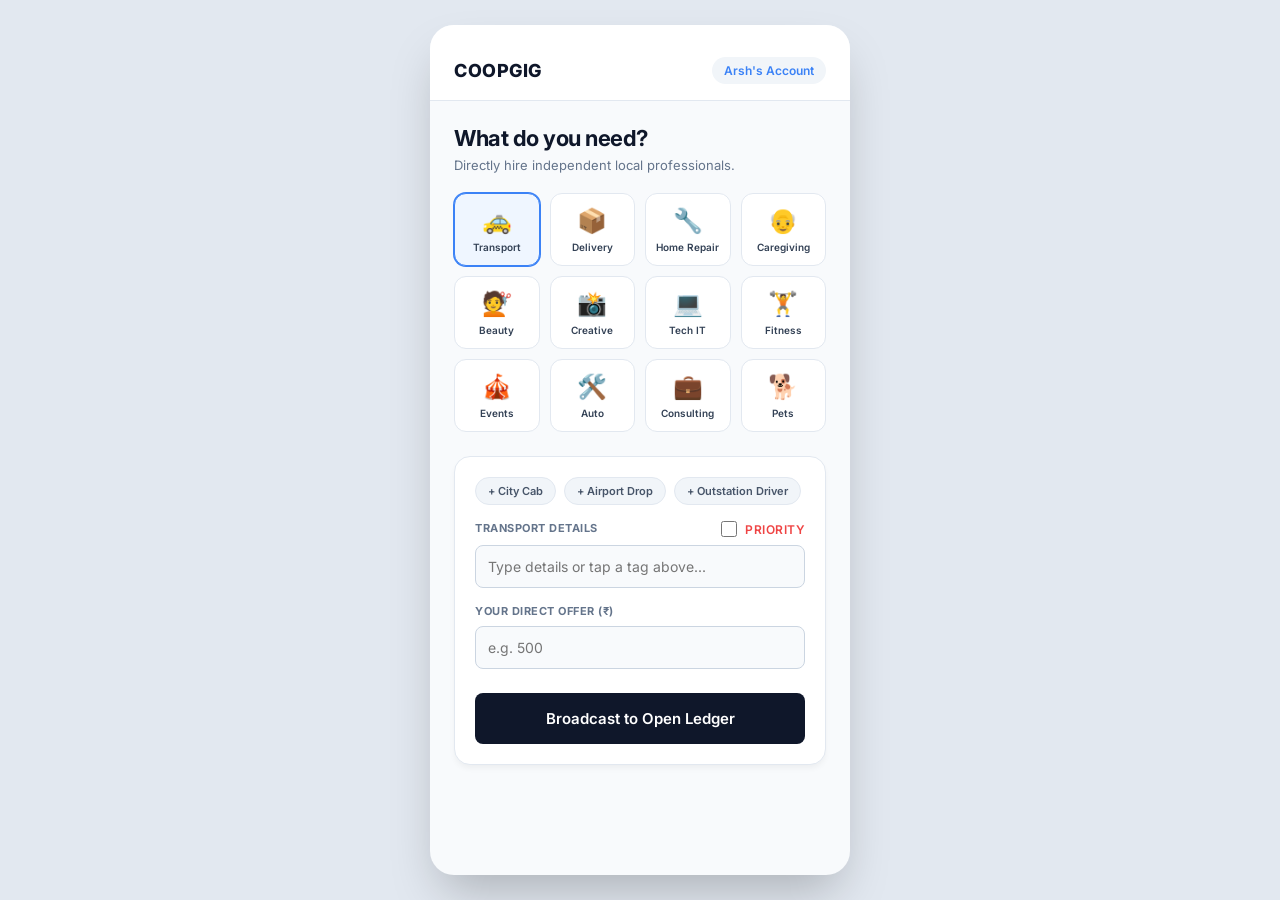
==== commit 0f1e95e9: "Set hackathon app as root page" ====
--- a/index.html
+++ b/index.html
@@ -4,328 +4,334 @@
     <meta charset="UTF-8">
     <meta name="viewport" content="width=device-width, initial-scale=1.0">
     <meta name="author" content="Uniters">
-    <meta name="description" content="CoopGig - Smart India Hackathon Prototype | Faculty of Technology | Cyber Security">
-    <title>CoopGig | Operator Control Center</title>
+    <title>CoopGig | Customortal</title>
     
     <style>
         @import url('https://fonts.googleapis.com/css2?family=Inter:wght@400;500;600;700&display=swap');
 
         * { box-sizing: border-box; margin: 0; padding: 0; font-family: 'Inter', sans-serif; }
-        body { background: #0a0a0a; color: #ededed; height: 100vh; display: flex; flex-direction: column; overflow: hidden; -webkit-font-smoothing: antialiased; }
-        
-        .demo-header { background: #111; border-bottom: 1px solid #333; padding: 12px 24px; display: flex; justify-content: space-between; align-items: center; font-size: 12px; font-weight: 600; color: #888; }
-        .demo-header .live-badge { background: rgba(239, 68, 68, 0.15); color: #ef4444; padding: 4px 10px; border-radius: 4px; border: 1px solid rgba(239, 68, 68, 0.3); display: flex; align-items: center; gap: 6px; }
-        .demo-header .live-badge::before { content: ''; display: block; width: 6px; height: 6px; background: #ef4444; border-radius: 50%; box-shadow: 0 0 8px #ef4444; animation: pulse 1.5s infinite; }
-        @keyframes pulse { 0% { opacity: 1; } 50% { opacity: 0.4; } 100% { opacity: 1; } }
-
-        /* Recreated Image Header Setup */
-        .desk-header { background: #050505; border-bottom: 1px solid #222; padding: 20px 32px; display: flex; justify-content: space-between; align-items: center; }
-        .logo-area { display: flex; align-items: center; gap: 20px; }
-        .logo-badge { background: #ffffff; color: #000000; font-weight: 800; font-size: 14px; padding: 8px 12px; border-radius: 4px; text-transform: uppercase; letter-spacing: 1px; }
-        .title-text h1 { font-size: 18px; font-weight: 700; color: #ffffff; margin-bottom: 6px; }
-        .title-text p { font-size: 13px; color: #888888; line-height: 1.5; }
-        
-        .wallet-pill { background: #000; border: 1px solid #333; padding: 10px 16px; border-radius: 6px; font-size: 13px; font-weight: 600; display: flex; flex-direction: column; align-items: flex-end; gap: 4px; }
-        .wallet-pill span { color: #34d399; font-size: 15px; }
-
-        .desk-body { flex: 1; display: grid; grid-template-columns: 280px minmax(0, 1fr); overflow: hidden; max-width: 1600px; margin: 0 auto; width: 100%; }
-        
-        .sidebar { background: #0f0f0f; border-right: 1px solid #222; border-left: 1px solid #222; padding: 24px; overflow-y: auto; }
-        .sidebar::-webkit-scrollbar { width: 6px; }
-        .sidebar::-webkit-scrollbar-thumb { background: #333; border-radius: 4px; }
-        
-        .nav-label { font-size: 10px; text-transform: uppercase; color: #666; font-weight: 700; letter-spacing: 1px; margin-bottom: 12px; margin-top: 24px; }
-        .nav-label:first-child { margin-top: 0; }
-        
-        .cat-btn { display: flex; justify-content: space-between; width: 100%; text-align: left; padding: 8px 12px; border-radius: 6px; border: 1px solid transparent; background: transparent; color: #888; font-size: 13px; cursor: pointer; margin-bottom: 4px; transition: 0.2s; }
-        .cat-btn:hover { background: #1a1a1a; color: #ededed; }
-        .cat-btn.active { background: #1a1a1a; border-color: #333; color: #ededed; font-weight: 600; }
-        
-        .metric-card { padding: 12px; border-radius: 6px; margin-bottom: 8px; font-size: 13px; display: flex; justify-content: space-between; }
-        .metric-card.aggregator { background: rgba(239, 68, 68, 0.05); border: 1px solid rgba(239, 68, 68, 0.2); color: #888; }
-        .metric-card.aggregator .val { color: #ef4444; text-decoration: line-through; }
-        .metric-card.coopgig { background: rgba(16, 185, 129, 0.05); border: 1px solid rgba(16, 185, 129, 0.2); color: #ededed; }
-        .metric-card.coopgig .val { color: #34d399; font-weight: 600; }
-        .metric-card.saved { background: rgba(59, 130, 246, 0.05); border: 1px solid rgba(59, 130, 246, 0.2); color: #ededed; margin-bottom: 24px; }
-        .metric-card.saved .val { color: #60a5fa; font-weight: 700; font-size: 15px; }
-
-        .main-stage { padding: 32px; overflow-y: auto; position: relative; }
-        
-        .active-job-panel { background: rgba(59, 130, 246, 0.1); border: 1px solid rgba(59, 130, 246, 0.3); border-radius: 8px; padding: 20px; margin-bottom: 24px; display: none; align-items: center; justify-content: space-between; }
-        .active-job-panel.show { display: flex; }
-        .aj-title { font-size: 18px; font-weight: 600; color: #60a5fa; margin-bottom: 4px; }
-        .aj-details { font-size: 13px; color: #a0aec0; }
-        .btn-complete { background: #3b82f6; color: #fff; padding: 12px 24px; border-radius: 6px; border: none; font-weight: 600; font-size: 14px; cursor: pointer; }
-        .btn-complete:hover { background: #2563eb; }
-
-        .filter-bar { display: flex; justify-content: space-between; border-bottom: 1px solid #222; padding-bottom: 16px; margin-bottom: 16px; align-items: center; }
-        .filter-title { font-size: 15px; font-weight: 600; display: flex; align-items: center; gap: 8px; }
-        .live-dot { width: 8px; height: 8px; background: #34d399; border-radius: 50%; box-shadow: 0 0 8px rgba(52, 211, 153, 0.5); }
-        
-        .sort-dropdown { background: #0f0f0f; border: 1px solid #333; color: #ededed; padding: 6px 12px; border-radius: 6px; font-size: 12px; outline: none; }
-
-        .job-card { background: #0f0f0f; border: 1px solid #222; border-radius: 8px; padding: 20px; display: flex; justify-content: space-between; align-items: center; margin-bottom: 12px; transition: 0.2s; }
-        .job-card:hover { border-color: #444; background: #111; transform: translateY(-1px); }
-        
-        .badge { display: inline-block; font-size: 10px; font-weight: 700; text-transform: uppercase; padding: 4px 8px; border-radius: 4px; margin-bottom: 12px; margin-right: 8px;}
-        .badge-transport { background: rgba(59, 130, 246, 0.15); color: #60a5fa; border: 1px solid rgba(59, 130, 246, 0.3); }
-        .badge-delivery { background: rgba(245, 158, 11, 0.15); color: #fbbf24; border: 1px solid rgba(245, 158, 11, 0.3); }
-        .badge-home { background: rgba(16, 185, 129, 0.15); color: #34d399; border: 1px solid rgba(16, 185, 129, 0.3); }
-        .badge-care { background: rgba(236, 72, 153, 0.15); color: #f472b6; border: 1px solid rgba(236, 72, 153, 0.3); }
-        .badge-beauty { background: rgba(168, 85, 247, 0.15); color: #c084fc; border: 1px solid rgba(168, 85, 247, 0.3); }
-        .badge-creative { background: rgba(239, 68, 68, 0.15); color: #f87171; border: 1px solid rgba(239, 68, 68, 0.3); }
-        .badge-tech { background: rgba(14, 165, 233, 0.15); color: #38bdf8; border: 1px solid rgba(14, 165, 233, 0.3); }
-        .badge-fitness { background: rgba(34, 197, 94, 0.15); color: #4ade80; border: 1px solid rgba(34, 197, 94, 0.3); }
-        .badge-events { background: rgba(249, 115, 22, 0.15); color: #fb923c; border: 1px solid rgba(249, 115, 22, 0.3); }
-        .badge-auto { background: rgba(100, 116, 139, 0.15); color: #94a3b8; border: 1px solid rgba(100, 116, 139, 0.3); }
-        .badge-consult { background: rgba(139, 92, 246, 0.15); color: #a78bfa; border: 1px solid rgba(139, 92, 246, 0.3); }
-        .badge-pets { background: rgba(217, 70, 239, 0.15); color: #e879f9; border: 1px solid rgba(217, 70, 239, 0.3); }
-        
-        .urgent-badge { background: rgba(220, 38, 38, 0.2); color: #fca5a5; border: 1px solid rgba(220, 38, 38, 0.4); }
-
-        .job-title { font-size: 16px; font-weight: 600; margin-bottom: 6px; }
-        .job-details { font-size: 13px; color: #888; }
-        
-        .action-pane { text-align: right; display: flex; flex-direction: column; align-items: flex-end; }
-        .job-price { font-size: 20px; font-weight: 700; margin-bottom: 4px; color: #fff; }
-        .job-sub { font-size: 11px; color: #666; margin-bottom: 12px; }
-        .claim-btn { background: #ffffff; color: #000000; border: none; padding: 10px 20px; border-radius: 6px; font-size: 13px; font-weight: 700; cursor: pointer; transition: 0.2s; }
-        .claim-btn:hover { background: #34d399; color: #000; }
-        
-        @keyframes highlightNew { 0% { box-shadow: 0 0 0 0 rgba(52, 211, 153, 0.7); border-color: #34d399; } 70% { box-shadow: 0 0 0 10px rgba(52, 211, 153, 0); } 100% { box-shadow: 0 0 0 0 rgba(52, 211, 153, 0); } }
-        .job-new { animation: highlightNew 2s ease-out; border-color: #34d399; }
+        body { background: #e2e8f0; color: #0f172a; height: 100vh; display: flex; align-items: center; justify-content: center; -webkit-font-smoothing: antialiased; }
+
+        .app-container {
+            width: 420px; height: 850px; max-height: 95vh; background: #f8fafc; border-radius: 24px;
+            box-shadow: 0 25px 50px -12px rgba(0, 0, 0, 0.25); display: flex; flex-direction: column; overflow: hidden; position: relative;
+        }
+        
+        .cust-header { padding: 32px 24px 16px; background: #ffffff; border-bottom: 1px solid #e2e8f0; display: flex; justify-content: space-between; align-items: center; }
+        .cust-header .logo { font-weight: 800; font-size: 18px; color: #0f172a; text-transform: uppercase; letter-spacing: 0.5px;}
+        .cust-header .profile { font-size: 12px; background: #f1f5f9; padding: 6px 12px; border-radius: 20px; font-weight: 600; color: #3b82f6; }
+        
+        .cust-body { flex: 1; overflow-y: auto; padding: 24px; position: relative; }
+        .cust-body::-webkit-scrollbar { display: none; }
+        
+        .cust-title { font-size: 22px; font-weight: 700; margin-bottom: 6px; letter-spacing: -0.5px; }
+        .cust-subtitle { font-size: 13px; color: #64748b; margin-bottom: 20px; }
+        
+        /* Expanded 12 Category Grid */
+        .category-grid { display: grid; grid-template-columns: repeat(4, 1fr); gap: 10px; margin-bottom: 24px; }
+        .cat-card { background: #ffffff; border: 1px solid #e2e8f0; border-radius: 12px; padding: 12px 6px; text-align: center; cursor: pointer; transition: 0.2s; }
+        .cat-card.active { border-color: #3b82f6; background: #eff6ff; box-shadow: 0 0 0 1px #3b82f6; }
+        .cat-card .icon { font-size: 24px; margin-bottom: 6px; }
+        .cat-card .name { font-size: 10px; font-weight: 600; color: #334155; line-height: 1.2; }
+        
+        .booking-form { background: #ffffff; padding: 20px; border-radius: 16px; border: 1px solid #e2e8f0; box-shadow: 0 4px 6px -1px rgba(0,0,0,0.05); }
+        
+        /* New Automation/Prefilter Pills */
+        .quick-tasks { display: flex; flex-wrap: wrap; gap: 8px; margin-bottom: 16px; }
+        .quick-pill { background: #f1f5f9; border: 1px solid #e2e8f0; color: #475569; padding: 6px 12px; border-radius: 20px; font-size: 11px; font-weight: 600; cursor: pointer; transition: 0.2s; }
+        .quick-pill:hover { background: #e2e8f0; color: #0f172a; }
+        
+        .input-group { margin-bottom: 16px; }
+        .input-group label { display: flex; justify-content: space-between; font-size: 11px; font-weight: 700; color: #64748b; text-transform: uppercase; margin-bottom: 8px; letter-spacing: 0.5px; }
+        .input-group input { width: 100%; padding: 12px; background: #f8fafc; border: 1px solid #cbd5e1; border-radius: 8px; font-size: 14px; outline: none; transition: 0.2s; }
+        .input-group input:focus { border-color: #3b82f6; background: #fff; }
+        
+        /* Urgency Toggle Feature */
+        .urgency-toggle { display: flex; align-items: center; gap: 8px; font-size: 12px; font-weight: 600; color: #ef4444; cursor: pointer; }
+        .urgency-toggle input { width: 16px; height: 16px; cursor: pointer; }
+
+        .btn-primary { width: 100%; background: #0f172a; color: #ffffff; padding: 16px; border-radius: 8px; border: none; font-weight: 600; font-size: 15px; cursor: pointer; margin-top: 8px; transition: 0.2s; }
+        .btn-primary:hover { background: #1e293b; transform: translateY(-1px); }
+
+        /* Screens */
+        .screen-overlay { position: absolute; top: 0; left: 0; right: 0; bottom: 0; background: #ffffff; padding: 40px 24px; display: none; flex-direction: column; z-index: 5; }
+        .screen-overlay.active { display: flex; }
+        .spinner { width: 48px; height: 48px; border: 4px solid #f1f5f9; border-top-color: #3b82f6; border-radius: 50%; animation: spin 1s linear infinite; margin: 0 auto 24px; }
+        @keyframes spin { to { transform: rotate(360deg); } }
+
+        /* Timeline UI */
+        .timeline { margin-top: 32px; display: flex; flex-direction: column; gap: 24px; position: relative; }
+        .timeline::before { content: ''; position: absolute; left: 13px; top: 10px; bottom: 10px; width: 2px; background: #e2e8f0; z-index: 1; }
+        .tl-step { display: flex; gap: 20px; align-items: center; position: relative; z-index: 2; opacity: 0.4; transition: 0.3s; }
+        .tl-step.active, .tl-step.completed { opacity: 1; }
+        .tl-dot { width: 28px; height: 28px; background: #cbd5e1; border-radius: 50%; display: flex; align-items: center; justify-content: center; font-size: 12px; color: white; border: 4px solid #fff; }
+        .tl-step.active .tl-dot { background: #3b82f6; box-shadow: 0 0 0 4px rgba(59, 130, 246, 0.2); }
+        .tl-step.completed .tl-dot { background: #10b981; }
+        .tl-text { font-size: 15px; font-weight: 600; color: #0f172a; }
+        .tl-sub { font-size: 13px; color: #64748b; font-weight: 400; margin-top: 2px; }
+
+        /* Savings Calculator */
+        .receipt-card { background: #f8fafc; border: 1px dashed #cbd5e1; border-radius: 12px; padding: 20px; margin-top: 24px; }
+        .r-row { display: flex; justify-content: space-between; font-size: 14px; margin-bottom: 12px; color: #475569; }
+        .r-total { display: flex; justify-content: space-between; font-size: 18px; font-weight: 700; border-top: 1px solid #e2e8f0; padding-top: 12px; margin-top: 12px; color: #0f172a; }
+        .savings-box { background: rgba(16, 185, 129, 0.1); border: 1px solid rgba(16, 185, 129, 0.3); padding: 16px; border-radius: 8px; margin-top: 20px; }
+        .savings-box .st-title { font-size: 12px; text-transform: uppercase; color: #047857; font-weight: 800; margin-bottom: 8px; letter-spacing: 0.5px; }
+        .savings-box .st-text { font-size: 13px; color: #065f46; line-height: 1.5; }
     </style>
 </head>
 <body>
 
-    <div class="demo-header">
-        <div>Smart India Hackathon 2026 Prototype | Faculty of Technology, Dehradun</div>
-        <div class="live-badge">SYNCED LIVE WITH CUSTOMER PORTAL</div>
-        <div>Uniters</div>
-    </div>
-
-    <div class="desk-header">
-        <div class="logo-area">
-            <div class="logo-badge">COOPGIG</div>
-            <div class="title-text">
-                <h1>CoopGig by Uniters</h1>
-                <p>Zero-Commission • Open Market Dispatch • Flat SaaS Micro-Fees<br>
-                One Platform For Every Local Service — From Rides And Deliveries To Home, Care, And Professional Services</p>
+    <div class="app-container">
+        
+        <div class="cust-header">
+            <div class="logo">COOPGIG</div>
+            <div class="profile">Arsh's Account</div>
+        </div>
+
+        <div class="cust-body">
+            <!-- Main Request View -->
+            <div id="view-main" class="active">
+                <div class="cust-title">What do you need?</div>
+                <div class="cust-subtitle">Directly hire independent local professionals.</div>
+                
+                <div class="category-grid" id="cat-container">
+                    <!-- JS Injected 12 Categories -->
+                </div>
+
+                <div class="booking-form">
+                    <!-- Smart Filters / Automation -->
+                    <div class="quick-tasks" id="quick-tasks-container"></div>
+                    
+                    <div class="input-group">
+                        <label>
+                            <span id="lbl-task">Service Details</span>
+                            <span class="urgency-toggle">
+                                <input type="checkbox" id="urgent-check" onchange="toggleUrgency()"> PRIORITY
+                            </span>
+                        </label>
+                        <input type="text" id="cust-task" placeholder="Type details or tap a tag above...">
+                    </div>
+                    <div class="input-group">
+                        <label>Your Direct Offer (₹)</label>
+                        <input type="number" id="cust-price" placeholder="e.g. 500">
+                    </div>
+                    <button class="btn-primary" onclick="broadcastJob()">Broadcast to Open Ledger</button>
+                </div>
             </div>
-        </div>
-        <div class="wallet-pill">
-            <div style="font-size: 11px; color: #888; font-weight: 500;">Prepaid SaaS Balance</div>
-            <span id="wallet-bal">₹ 850.00</span>
-        </div>
-    </div>
-
-    <div class="desk-body">
-        <div class="sidebar">
-            <div class="nav-label">Marketplace Verticals (12)</div>
-            <button class="cat-btn active" onclick="filterLedger('all', this)"><span>All Open Leads</span> <span id="count-all">0</span></button>
-            <button class="cat-btn" onclick="filterLedger('transport', this)"><span>Transport & Rides</span> <span id="count-transport">0</span></button>
-            <button class="cat-btn" onclick="filterLedger('delivery', this)"><span>Errands & Delivery</span> <span id="count-delivery">0</span></button>
-            <button class="cat-btn" onclick="filterLedger('home', this)"><span>Home & Maintenance</span> <span id="count-home">0</span></button>
-            <button class="cat-btn" onclick="filterLedger('care', this)"><span>Care & Education</span> <span id="count-care">0</span></button>
-            <button class="cat-btn" onclick="filterLedger('beauty', this)"><span>Beauty & Grooming</span> <span id="count-beauty">0</span></button>
-            <button class="cat-btn" onclick="filterLedger('creative', this)"><span>Creative & Events</span> <span id="count-creative">0</span></button>
-            <button class="cat-btn" onclick="filterLedger('tech', this)"><span>Tech & IT Support</span> <span id="count-tech">0</span></button>
-            <button class="cat-btn" onclick="filterLedger('fitness', this)"><span>Fitness & Health</span> <span id="count-fitness">0</span></button>
-            <button class="cat-btn" onclick="filterLedger('events', this)"><span>Event Staffing</span> <span id="count-events">0</span></button>
-            <button class="cat-btn" onclick="filterLedger('auto', this)"><span>Auto Repairs</span> <span id="count-auto">0</span></button>
-            <button class="cat-btn" onclick="filterLedger('consult', this)"><span>Consulting</span> <span id="count-consult">0</span></button>
-            <button class="cat-btn" onclick="filterLedger('pets', this)"><span>Pet Services</span> <span id="count-pets">0</span></button>
-            
-            <div class="nav-label">Platform Economics</div>
-            <div class="metric-card aggregator"><span>Aggregator Cut:</span><span class="val">25% – 30%</span></div>
-            <div class="metric-card coopgig"><span>CoopGig Flat Fee:</span><span class="val">₹15 – ₹25 / gig</span></div>
-            <div class="metric-card saved"><span>Worker Wealth Saved:</span><span class="val" id="total-saved">₹ 4,320</span></div>
-        </div>
-
-        <div class="main-stage">
-            <div class="active-job-panel" id="active-panel">
-                <div>
-                    <div class="badge badge-delivery" style="margin-bottom: 8px;" id="aj-badge">ACTIVE GIG</div>
-                    <div class="aj-title" id="aj-title">Task Title</div>
-                    <div class="aj-details" id="aj-details">Details • ₹ Price</div>
-                </div>
-                <button class="btn-complete" onclick="markJobComplete()">Mark Task Completed</button>
+
+            <!-- Searching View -->
+            <div class="screen-overlay" id="view-search">
+                <div style="flex: 1; display: flex; flex-direction: column; justify-content: center; text-align: center;">
+                    <div class="spinner"></div>
+                    <h2 style="font-size: 22px; color: #0f172a; margin-bottom: 12px;">Broadcasting...</h2>
+                    <p style="font-size: 15px; color: #64748b; line-height: 1.5;">Bypassing aggregator routing.<br>Sending directly to local cooperatives.</p>
+                </div>
             </div>
 
-            <div class="filter-bar">
-                <div class="filter-title"><div class="live-dot"></div> <span id="ledger-title">Live Open Ledger (All Verticals)</span></div>
+            <!-- Matched View -->
+            <div class="screen-overlay" id="view-matched">
+                <h2 style="font-size: 24px; color: #0f172a; margin-bottom: 4px;">Operator Matched!</h2>
+                <p style="font-size: 14px; color: #3b82f6; font-weight: 600;">Zero Commission Deal Secured</p>
                 
-                <div style="display: flex; gap: 12px; align-items: center;">
-                    <span style="font-size: 12px; color: #888;">0% Commission</span>
-                    <select class="sort-dropdown" id="sort-select" onchange="updateLedger()">
-                        <option value="newest">Sort: Newest First</option>
-                        <option value="highest">Sort: Highest Payout</option>
-                    </select>
+                <div class="timeline">
+                    <div class="tl-step completed">
+                        <div class="tl-dot">✓</div>
+                        <div><div class="tl-text">Broadcasted</div><div class="tl-sub">Sent to open ledger</div></div>
+                    </div>
+                    <div class="tl-step active">
+                        <div class="tl-dot">2</div>
+                        <div><div class="tl-text">Operator Claimed</div><div class="tl-sub">Worker is reviewing details</div></div>
+                    </div>
+                    <div class="tl-step">
+                        <div class="tl-dot">3</div>
+                        <div><div class="tl-text">In Progress</div><div class="tl-sub">Awaiting task completion</div></div>
+                    </div>
                 </div>
             </div>
 
-            <div id="ledger-container">
-                <!-- Ledger cards populated by JS -->
+            <!-- Receipt View -->
+            <div class="screen-overlay" id="view-receipt">
+                <div style="text-align: center; margin-bottom: 24px;">
+                    <div style="font-size: 56px; margin-bottom: 12px;">🎉</div>
+                    <h2 style="font-size: 24px; color: #0f172a;">Task Completed</h2>
+                </div>
+
+                <div class="receipt-card">
+                    <div class="r-row"><span>Service Value:</span> <span id="r-val">₹ 0</span></div>
+                    <div class="r-row"><span>Platform Commission:</span> <span>₹ 0</span></div>
+                    <div class="r-total"><span>You Pay Worker:</span> <span id="r-pay">₹ 0</span></div>
+                </div>
+
+                <div class="savings-box">
+                    <div class="st-title">CoopGig Transparent Economics</div>
+                    <div class="st-text">
+                        A standard app would have taken <b>25% (<span id="r-agg">₹0</span>)</b>.<br><br>
+                        Here, the worker paid a <b><span id="r-fee">₹0</span> micro-fee</b> upfront and kept 100% of your payment.<br><br>
+                        <b>Worker retained <span id="r-saved">₹0</span> more wealth!</b>
+                    </div>
+                </div>
+
+                <button class="btn-primary" style="margin-top: auto; position: absolute; bottom: 40px; left: 24px; width: calc(100% - 48px);" onclick="resetApp()">Done & Start New</button>
             </div>
         </div>
     </div>
 
     <script>
+        // 12 Expanded Categories
         const categories = {
-            transport: { id: 'transport', name: 'Transport & Rides', badgeClass: 'badge-transport', fee: 20 },
-            delivery:  { id: 'delivery', name: 'Errands & Delivery', badgeClass: 'badge-delivery', fee: 15 },
-            home:      { id: 'home', name: 'Home & Maintenance', badgeClass: 'badge-home', fee: 15 },
-            care:      { id: 'care', name: 'Care & Education', badgeClass: 'badge-care', fee: 15 },
-            beauty:    { id: 'beauty', name: 'Beauty & Grooming', badgeClass: 'badge-beauty', fee: 25 },
-            creative:  { id: 'creative', name: 'Creative & Events', badgeClass: 'badge-creative', fee: 25 },
-            tech:      { id: 'tech', name: 'Tech & IT Support', badgeClass: 'badge-tech', fee: 20 },
-            fitness:   { id: 'fitness', name: 'Fitness & Health', badgeClass: 'badge-fitness', fee: 20 },
-            events:    { id: 'events', name: 'Event Staffing', badgeClass: 'badge-events', fee: 20 },
-            auto:      { id: 'auto', name: 'Auto Repairs', badgeClass: 'badge-auto', fee: 25 },
-            consult:   { id: 'consult', name: 'Consulting', badgeClass: 'badge-consult', fee: 25 },
-            pets:      { id: 'pets', name: 'Pet Services', badgeClass: 'badge-pets', fee: 15 }
+            transport: { id: 'transport', icon: '🚕', name: 'Transport', fee: 20 },
+            delivery:  { id: 'delivery', icon: '📦', name: 'Delivery', fee: 15 },
+            home:      { id: 'home', icon: '🔧', name: 'Home Repair', fee: 15 },
+            care:      { id: 'care', icon: '👴', name: 'Caregiving', fee: 15 },
+            beauty:    { id: 'beauty', icon: '💇', name: 'Beauty', fee: 25 },
+            creative:  { id: 'creative', icon: '📸', name: 'Creative', fee: 25 },
+            tech:      { id: 'tech', icon: '💻', name: 'Tech IT', fee: 20 },
+            fitness:   { id: 'fitness', icon: '🏋️', name: 'Fitness', fee: 20 },
+            events:    { id: 'events', icon: '🎪', name: 'Events', fee: 20 },
+            auto:      { id: 'auto', icon: '🛠️', name: 'Auto', fee: 25 },
+            consult:   { id: 'consult', icon: '💼', name: 'Consulting', fee: 25 },
+            pets:      { id: 'pets', icon: '🐕', name: 'Pets', fee: 15 }
         };
 
-        const initialDummyJobs = [
-            { id: 101, catId: 'home', title: '❄️ AC repair & servicing', details: 'Split AC gas refill • Vasant Vihar', price: 1200, urgent: false },
-            { id: 102, catId: 'auto', title: '🛠️ Flat Tire Assistance', details: 'Stuck near ISBT, need stepney changed', price: 400, urgent: true },
-            { id: 103, catId: 'transport', title: '🚗 Outstation Drop', details: 'Drive my car to Delhi airport', price: 2500, urgent: false },
-            { id: 104, catId: 'tech', title: '💻 Wi-Fi Router Setup', details: 'Configure new dual-band router • Clement Town', price: 500, urgent: false }
-        ];
-
-        let openJobs = [];
-        let currentFilter = 'all';
-        let activeJob = null;
-        let operatorWallet = 850;
-        let totalWorkerSavings = 4320;
-
-        function initStorage() {
-            if (!localStorage.getItem('coopgig_jobs_v2')) localStorage.setItem('coopgig_jobs_v2', JSON.stringify(initialDummyJobs));
-            if (!localStorage.getItem('coopgig_wallet')) localStorage.setItem('coopgig_wallet', '850');
-            if (!localStorage.getItem('coopgig_savings')) localStorage.setItem('coopgig_savings', '4320');
+        // Automated Pre-filters to save typing
+        const quickTasksData = {
+            transport: ['City Cab', 'Airport Drop', 'Outstation Driver'],
+            delivery: ['Grocery Pickup', 'Food Delivery', 'Document Courier'],
+            home: ['AC Repair', 'Plumbing Issue', 'Deep Cleaning'],
+            care: ['Elder Assistance', 'Home Tutoring', 'Babysitting'],
+            beauty: ['Bridal Makeup', 'Hair Styling', 'Men Grooming'],
+            creative: ['Event Photography', 'Video Editing', 'Logo Design'],
+            tech: ['PC Format', 'Wi-Fi Setup', 'Data Recovery'],
+            fitness: ['Yoga Session', 'Personal Trainer', 'Diet Plan'],
+            events: ['Party Bartender', 'DJ Setup', 'Decor Help'],
+            auto: ['Flat Tire', 'Jump Start', 'Car Wash'],
+            consult: ['Tax Filing', 'Legal Advice', 'Resume Review'],
+            pets: ['Dog Walking', 'Pet Sitting', 'Grooming']
+        };
+
+        let selectedCat = 'transport';
+        let activeJobPrice = 0;
+        let activeJobCat = '';
+
+        function renderCategories() {
+            const container = document.getElementById('cat-container');
+            container.innerHTML = Object.values(categories).map(cat => `
+                <div class="cat-card ${cat.id === selectedCat ? 'active' : ''}" onclick="selectCat('${cat.id}')">
+                    <div class="icon">${cat.icon}</div>
+                    <div class="name">${cat.name}</div>
+                </div>
+            `).join('');
+            
+            document.getElementById('lbl-task').innerText = `${categories[selectedCat].name} Details`;
+            renderQuickTasks();
+        }
+
+        // Feature: Automation / Quick-Select Pills
+        function renderQuickTasks() {
+            const container = document.getElementById('quick-tasks-container');
+            const tasks = quickTasksData[selectedCat] || [];
+            container.innerHTML = tasks.map(task => `
+                <div class="quick-pill" onclick="autoFillTask('${task}')">+ ${task}</div>
+            `).join('');
+        }
+
+        function autoFillTask(text) {
+            document.getElementById('cust-task').value = text;
+        }
+
+        function selectCat(id) {
+            selectedCat = id;
+            renderCategories();
+            document.getElementById('cust-task').value = ''; // clear on change
+            document.getElementById('urgent-check').checked = false; // reset urgency
+        }
+
+        // Feature: Urgency Toggle
+        function toggleUrgency() {
+            const isUrgent = document.getElementById('urgent-check').checked;
+            const priceInput = document.getElementById('cust-price');
+            if(isUrgent && !priceInput.value) {
+                priceInput.placeholder = "Priority tasks suggest +20% (e.g. 600)";
+            } else {
+                priceInput.placeholder = "e.g. 500";
+            }
+        }
+
+        function switchView(viewId) {
+            document.querySelectorAll('#view-main, .screen-overlay').forEach(el => el.classList.remove('active'));
+            document.getElementById(viewId).classList.add('active');
+        }
+
+        function broadcastJob() {
+            const taskStr = document.getElementById('cust-task').value.trim();
+            const price = parseFloat(document.getElementById('cust-price').value);
+            const isUrgent = document.getElementById('urgent-check').checked;
+
+            if (!taskStr || !price) { alert("Please enter task details and an offer price."); return; }
+
+            activeJobPrice = price;
+            activeJobCat = selectedCat;
+
+            const newJob = {
+                id: Date.now(),
+                catId: selectedCat,
+                title: `${categories[selectedCat].icon} ${taskStr}`,
+                details: 'Just now • Broadcasted directly by user',
+                price: price,
+                urgent: isUrgent,
+                isNew: true
+            };
+
+            let openJobs = JSON.parse(localStorage.getItem('coopgig_jobs_v2')) || [];
+            openJobs.unshift(newJob);
+            localStorage.setItem('coopgig_jobs_v2', JSON.stringify(openJobs));
+            localStorage.setItem('coopgig_sync_status', 'searching');
+
+            switchView('view-search');
+        }
+
+        window.addEventListener('storage', (e) => {
+            if (e.key === 'coopgig_sync_status') {
+                const status = localStorage.getItem('coopgig_sync_status');
+                
+                if (status === 'matched') {
+                    switchView('view-matched');
+                } 
+                else if (status === 'completed') {
+                    const jobData = JSON.parse(localStorage.getItem('coopgig_active_job'));
+                    if(jobData) {
+                        activeJobPrice = jobData.price;
+                        activeJobCat = jobData.catId;
+                    }
+                    generateReceipt();
+                    switchView('view-receipt');
+                }
+            }
+        });
+
+        function generateReceipt() {
+            const fee = categories[activeJobCat].fee;
+            const aggregatorCut = activeJobPrice * 0.25;
+            const savedThisJob = aggregatorCut - fee;
+
+            document.getElementById('r-val').innerText = `₹ ${activeJobPrice}`;
+            document.getElementById('r-pay').innerText = `₹ ${activeJobPrice}`;
+            document.getElementById('r-agg').innerText = `₹ ${aggregatorCut.toFixed(0)}`;
+            document.getElementById('r-fee').innerText = `₹ ${fee}`;
+            document.getElementById('r-saved').innerText = `₹ ${Math.max(0, savedThisJob).toFixed(0)}`;
+        }
+
+        function resetApp() {
+            document.getElementById('cust-task').value = '';
+            document.getElementById('cust-price').value = '';
+            document.getElementById('urgent-check').checked = false;
+            document.getElementById('cust-price').placeholder = "e.g. 500";
             localStorage.setItem('coopgig_sync_status', 'idle');
-            loadData();
-        }
-
-        function loadData() {
-            openJobs = JSON.parse(localStorage.getItem('coopgig_jobs_v2')) || [];
-            operatorWallet = parseFloat(localStorage.getItem('coopgig_wallet')) || 850;
-            totalWorkerSavings = parseFloat(localStorage.getItem('coopgig_savings')) || 4320;
-            updateLedger();
-            updateStats();
-        }
-
-        window.addEventListener('storage', (e) => {
-            if (e.key === 'coopgig_jobs_v2') { loadData(); }
-        });
-
-        function filterLedger(catId, btnEl) {
-            currentFilter = catId;
-            document.querySelectorAll('.cat-btn').forEach(b => b.classList.remove('active'));
-            if(btnEl) btnEl.classList.add('active');
-            document.getElementById('ledger-title').innerText = catId === 'all' ? 'Live Open Ledger (All Verticals)' : `Live ${categories[catId].name} Leads`;
-            updateLedger();
-        }
-
-        function updateLedger() {
-            const container = document.getElementById('ledger-container');
-            const sortMode = document.getElementById('sort-select').value;
-            
-            let filtered = currentFilter === 'all' ? [...openJobs] : openJobs.filter(j => j.catId === currentFilter);
-            
-            // New Sorting Feature
-            if (sortMode === 'highest') {
-                filtered.sort((a, b) => b.price - a.price);
-            } else {
-                // Newest first (assuming higher ID = newer)
-                filtered.sort((a, b) => b.id - a.id);
-            }
-            
-            if (filtered.length === 0) {
-                container.innerHTML = '<div style="text-align:center; padding:40px; color:#666; font-size:13px;">No open leads in this category.</div>';
-            } else {
-                container.innerHTML = filtered.map(job => {
-                    const cat = categories[job.catId];
-                    const urgentBadge = job.urgent ? `<span class="badge urgent-badge">🚨 PRIORITY</span>` : '';
-                    return `
-                    <div class="job-card ${job.isNew ? 'job-new' : ''}">
-                        <div>
-                            ${urgentBadge}
-                            <span class="badge ${cat.badgeClass}">${cat.name}</span>
-                            <div class="job-title">${job.title}</div>
-                            <div class="job-details">${job.details}</div>
-                        </div>
-                        <div class="action-pane">
-                            <div class="job-price">₹ ${job.price.toLocaleString()}</div>
-                            <div class="job-sub">SaaS Micro-Fee: ₹${cat.fee}</div>
-                            <button class="claim-btn" onclick="claimJob(${job.id})">Claim Gig</button>
-                        </div>
-                    </div>`;
-                }).join('');
-            }
-            
-            if (openJobs.some(j => j.isNew)) {
-                openJobs.forEach(j => j.isNew = false);
-                localStorage.setItem('coopgig_jobs_v2', JSON.stringify(openJobs));
-            }
-            updateSidebarCounts();
-        }
-
-        function updateSidebarCounts() {
-            document.getElementById('count-all').innerText = openJobs.length;
-            Object.keys(categories).forEach(cat => {
-                const el = document.getElementById(`count-${cat}`);
-                if(el) el.innerText = openJobs.filter(j => j.catId === cat).length;
-            });
-        }
-
-        function updateStats() {
-            document.getElementById('wallet-bal').innerText = `₹ ${operatorWallet.toFixed(2)}`;
-            document.getElementById('total-saved').innerText = `₹ ${Math.round(totalWorkerSavings).toLocaleString()}`;
-        }
-
-        function claimJob(id) {
-            const jobIndex = openJobs.findIndex(j => j.id === id);
-            activeJob = openJobs[jobIndex];
-            const fee = categories[activeJob.catId].fee;
-
-            if (operatorWallet < fee) { alert('Wallet balance too low for SaaS fee. Recharge needed.'); return; }
-
-            operatorWallet -= fee;
-            openJobs.splice(jobIndex, 1);
-            
-            localStorage.setItem('coopgig_wallet', operatorWallet);
-            localStorage.setItem('coopgig_jobs_v2', JSON.stringify(openJobs));
-            localStorage.setItem('coopgig_sync_status', 'matched');
-            localStorage.setItem('coopgig_active_job', JSON.stringify(activeJob));
-            
-            updateLedger();
-            updateStats();
-
-            const panel = document.getElementById('active-panel');
-            document.getElementById('aj-badge').className = `badge ${categories[activeJob.catId].badgeClass}`;
-            document.getElementById('aj-badge').innerText = `IN PROGRESS: ${categories[activeJob.catId].name}`;
-            document.getElementById('aj-title').innerText = activeJob.title;
-            document.getElementById('aj-details').innerText = `Customer Agreed Price: ₹${activeJob.price} • Micro-Fee Paid: ₹${fee}`;
-            panel.classList.add('show');
-        }
-
-        function markJobComplete() {
-            document.getElementById('active-panel').classList.remove('show');
-            
-            const fee = categories[activeJob.catId].fee;
-            const aggregatorCut = activeJob.price * 0.25;
-            const savedThisJob = aggregatorCut - fee;
-            
-            if (savedThisJob > 0) totalWorkerSavings += savedThisJob;
-            localStorage.setItem('coopgig_savings', totalWorkerSavings);
-            localStorage.setItem('coopgig_sync_status', 'completed'); 
-            
-            updateStats();
-            activeJob = null;
-        }
-
-        initStorage();
+            switchView('view-main');
+        }
+
+        // Boot
+        renderCategories();
     </script>
 </body>
 </html>
